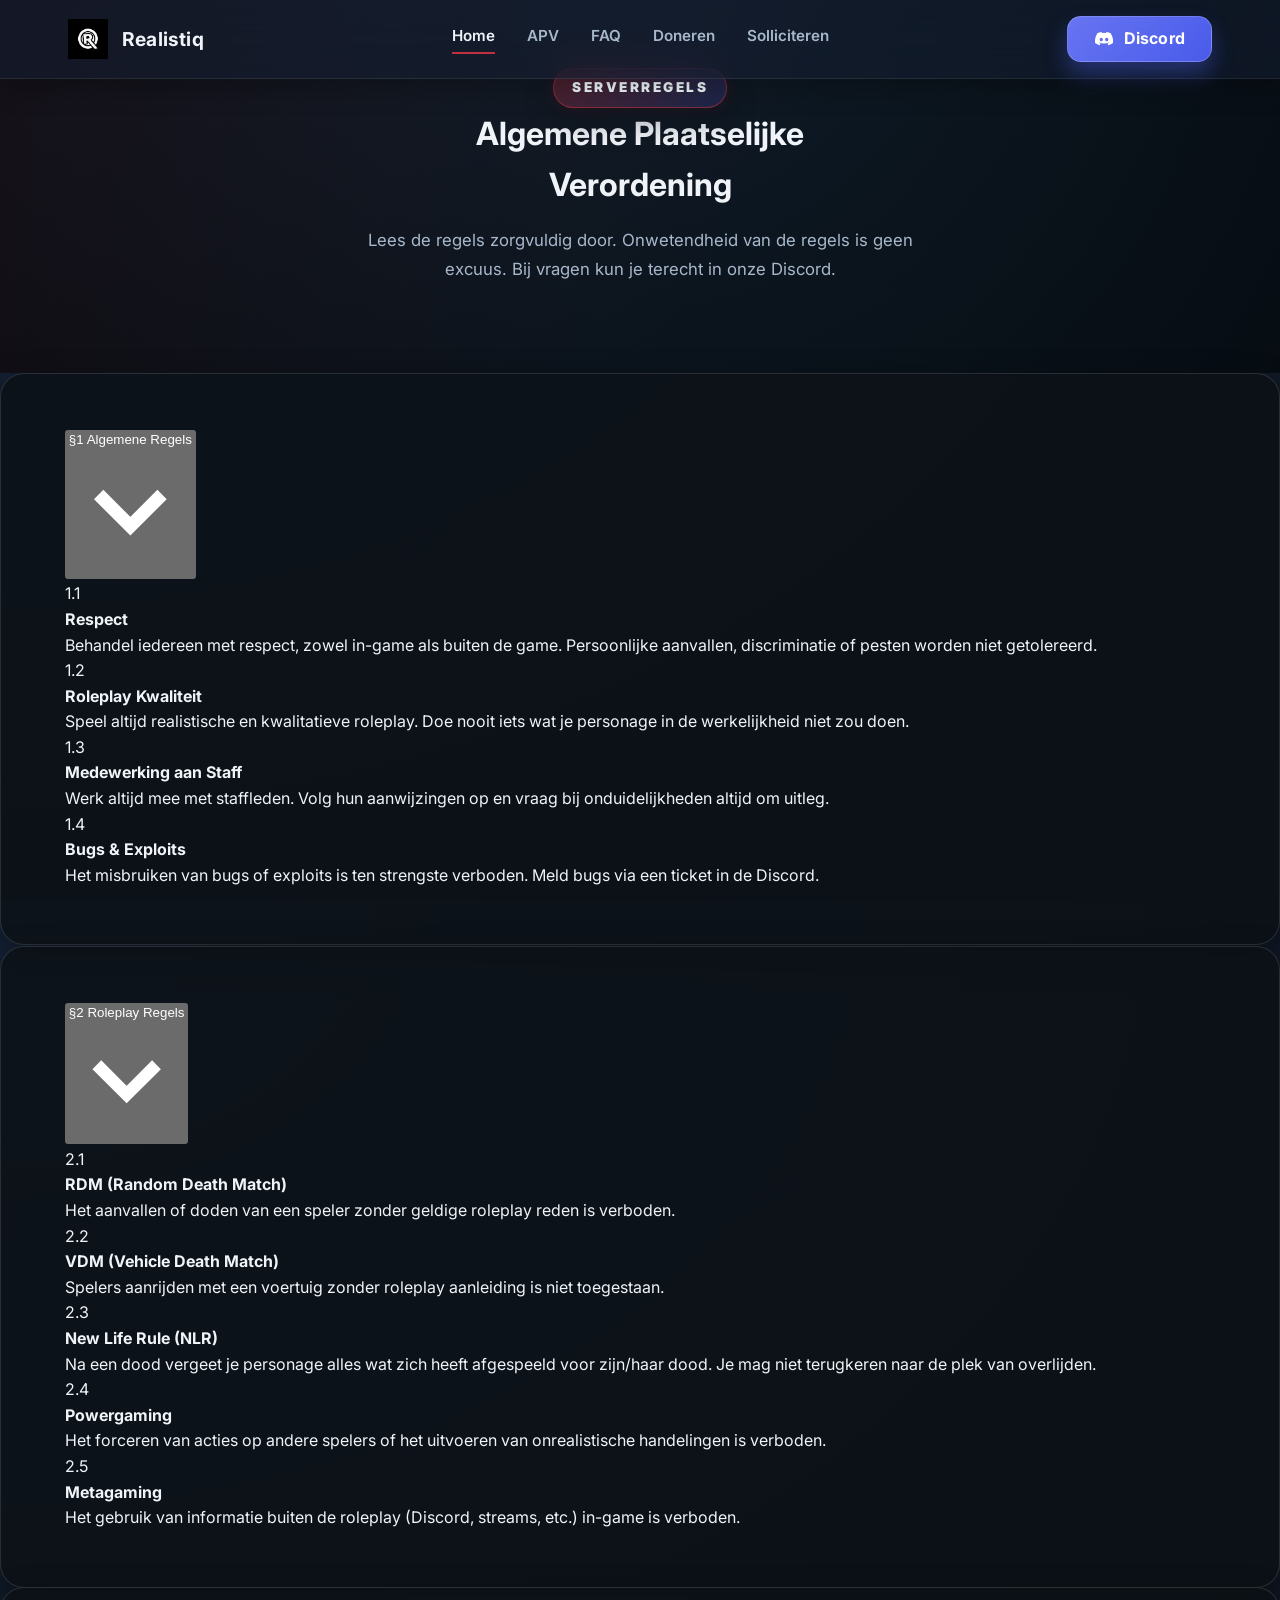
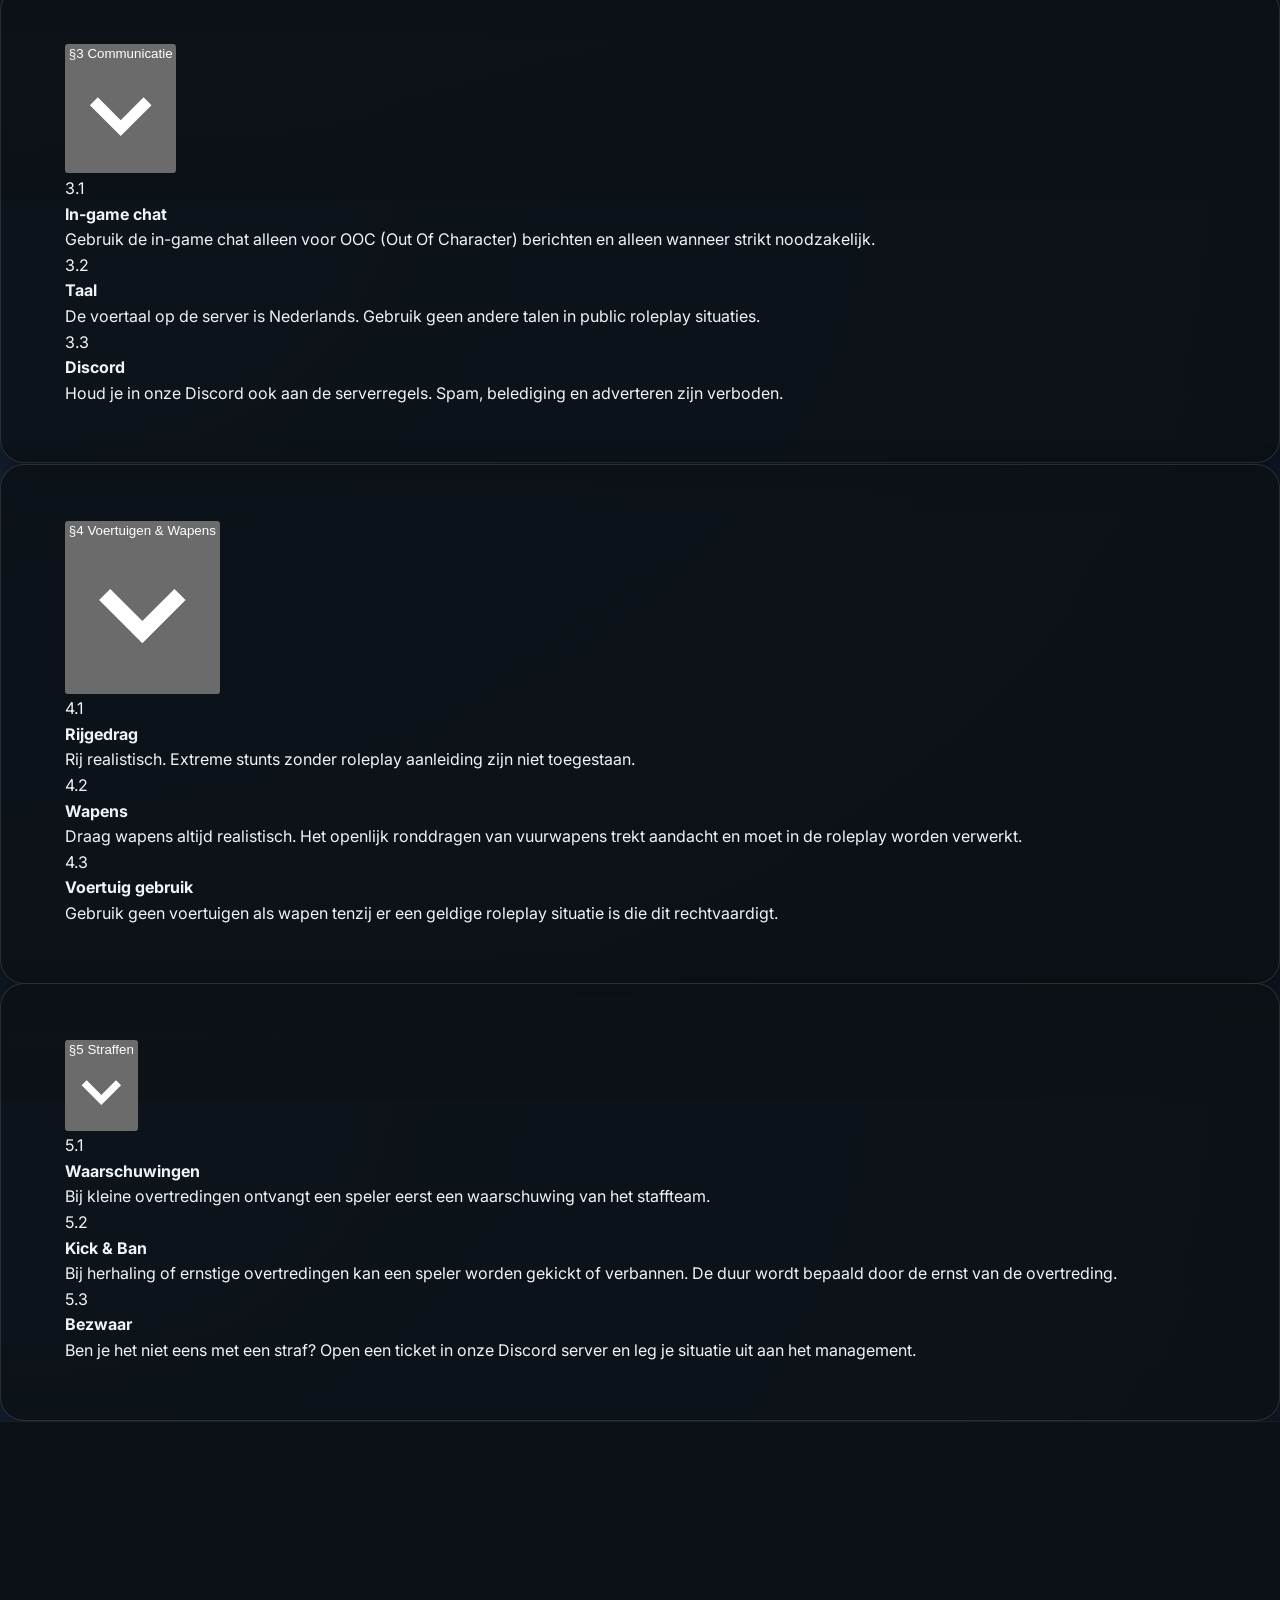
==== apv.html @ fd0e9102 "Add files via upload" ====
<!DOCTYPE html>
<html lang="nl">
<head>
    <meta charset="UTF-8">
    <meta name="viewport" content="width=device-width, initial-scale=1.0">
    <title>APV | Realistiq</title>
    <meta name="description" content="Algemene Plaatselijke Verordening van Realistiq FiveM server.">
    <link rel="preconnect" href="https://fonts.googleapis.com">
    <link rel="preconnect" href="https://fonts.gstatic.com" crossorigin>
    <link href="https://fonts.googleapis.com/css2?family=Inter:wght@300;400;500;600;700;800&display=swap" rel="stylesheet">
    <link rel="icon" type="image/png" href="images/rqlogo.png">
    <link rel="stylesheet" href="css/styles.css">
</head>
<body>
    <main>
        <div class="page-hero">
            <div class="page-hero-content">
                <p class="eyebrow">SERVERREGELS</p>
                <h1>Algemene Plaatselijke<br>Verordening</h1>
                <p style="color: var(--muted); max-width: 600px; margin: 16px auto 0; font-size: 1.05rem; line-height: 1.7;">
                    Lees de regels zorgvuldig door. Onwetendheid van de regels is geen excuus.
                    Bij vragen kun je terecht in onze Discord.
                </p>
            </div>
        </div>

        <section class="rules-section">
            <div class="rules-wrapper">

                <article class="rules-article">
                    <button class="article-toggle">
                        <span class="article-toggle-num">§1</span>
                        <span class="article-toggle-title">Algemene Regels</span>
                        <svg class="article-toggle-icon" viewBox="0 0 24 24" fill="none" stroke="currentColor" stroke-width="2.5"><polyline points="6 9 12 15 18 9"/></svg>
                    </button>
                    <div class="article-content">
                        <div class="rule-item">
                            <span class="rule-num">1.1</span>
                            <div class="rule-text">
                                <strong>Respect</strong>
                                <p>Behandel iedereen met respect, zowel in-game als buiten de game. Persoonlijke aanvallen, discriminatie of pesten worden niet getolereerd.</p>
                            </div>
                        </div>
                        <div class="rule-item">
                            <span class="rule-num">1.2</span>
                            <div class="rule-text">
                                <strong>Roleplay Kwaliteit</strong>
                                <p>Speel altijd realistische en kwalitatieve roleplay. Doe nooit iets wat je personage in de werkelijkheid niet zou doen.</p>
                            </div>
                        </div>
                        <div class="rule-item">
                            <span class="rule-num">1.3</span>
                            <div class="rule-text">
                                <strong>Medewerking aan Staff</strong>
                                <p>Werk altijd mee met staffleden. Volg hun aanwijzingen op en vraag bij onduidelijkheden altijd om uitleg.</p>
                            </div>
                        </div>
                        <div class="rule-item">
                            <span class="rule-num">1.4</span>
                            <div class="rule-text">
                                <strong>Bugs & Exploits</strong>
                                <p>Het misbruiken van bugs of exploits is ten strengste verboden. Meld bugs via een ticket in de Discord.</p>
                            </div>
                        </div>
                    </div>
                </article>

                <article class="rules-article">
                    <button class="article-toggle">
                        <span class="article-toggle-num">§2</span>
                        <span class="article-toggle-title">Roleplay Regels</span>
                        <svg class="article-toggle-icon" viewBox="0 0 24 24" fill="none" stroke="currentColor" stroke-width="2.5"><polyline points="6 9 12 15 18 9"/></svg>
                    </button>
                    <div class="article-content">
                        <div class="rule-item">
                            <span class="rule-num">2.1</span>
                            <div class="rule-text">
                                <strong>RDM (Random Death Match)</strong>
                                <p>Het aanvallen of doden van een speler zonder geldige roleplay reden is verboden.</p>
                            </div>
                        </div>
                        <div class="rule-item">
                            <span class="rule-num">2.2</span>
                            <div class="rule-text">
                                <strong>VDM (Vehicle Death Match)</strong>
                                <p>Spelers aanrijden met een voertuig zonder roleplay aanleiding is niet toegestaan.</p>
                            </div>
                        </div>
                        <div class="rule-item">
                            <span class="rule-num">2.3</span>
                            <div class="rule-text">
                                <strong>New Life Rule (NLR)</strong>
                                <p>Na een dood vergeet je personage alles wat zich heeft afgespeeld voor zijn/haar dood. Je mag niet terugkeren naar de plek van overlijden.</p>
                            </div>
                        </div>
                        <div class="rule-item">
                            <span class="rule-num">2.4</span>
                            <div class="rule-text">
                                <strong>Powergaming</strong>
                                <p>Het forceren van acties op andere spelers of het uitvoeren van onrealistische handelingen is verboden.</p>
                            </div>
                        </div>
                        <div class="rule-item">
                            <span class="rule-num">2.5</span>
                            <div class="rule-text">
                                <strong>Metagaming</strong>
                                <p>Het gebruik van informatie buiten de roleplay (Discord, streams, etc.) in-game is verboden.</p>
                            </div>
                        </div>
                    </div>
                </article>

                <article class="rules-article">
                    <button class="article-toggle">
                        <span class="article-toggle-num">§3</span>
                        <span class="article-toggle-title">Communicatie</span>
                        <svg class="article-toggle-icon" viewBox="0 0 24 24" fill="none" stroke="currentColor" stroke-width="2.5"><polyline points="6 9 12 15 18 9"/></svg>
                    </button>
                    <div class="article-content">
                        <div class="rule-item">
                            <span class="rule-num">3.1</span>
                            <div class="rule-text">
                                <strong>In-game chat</strong>
                                <p>Gebruik de in-game chat alleen voor OOC (Out Of Character) berichten en alleen wanneer strikt noodzakelijk.</p>
                            </div>
                        </div>
                        <div class="rule-item">
                            <span class="rule-num">3.2</span>
                            <div class="rule-text">
                                <strong>Taal</strong>
                                <p>De voertaal op de server is Nederlands. Gebruik geen andere talen in public roleplay situaties.</p>
                            </div>
                        </div>
                        <div class="rule-item">
                            <span class="rule-num">3.3</span>
                            <div class="rule-text">
                                <strong>Discord</strong>
                                <p>Houd je in onze Discord ook aan de serverregels. Spam, belediging en adverteren zijn verboden.</p>
                            </div>
                        </div>
                    </div>
                </article>

                <article class="rules-article">
                    <button class="article-toggle">
                        <span class="article-toggle-num">§4</span>
                        <span class="article-toggle-title">Voertuigen & Wapens</span>
                        <svg class="article-toggle-icon" viewBox="0 0 24 24" fill="none" stroke="currentColor" stroke-width="2.5"><polyline points="6 9 12 15 18 9"/></svg>
                    </button>
                    <div class="article-content">
                        <div class="rule-item">
                            <span class="rule-num">4.1</span>
                            <div class="rule-text">
                                <strong>Rijgedrag</strong>
                                <p>Rij realistisch. Extreme stunts zonder roleplay aanleiding zijn niet toegestaan.</p>
                            </div>
                        </div>
                        <div class="rule-item">
                            <span class="rule-num">4.2</span>
                            <div class="rule-text">
                                <strong>Wapens</strong>
                                <p>Draag wapens altijd realistisch. Het openlijk ronddragen van vuurwapens trekt aandacht en moet in de roleplay worden verwerkt.</p>
                            </div>
                        </div>
                        <div class="rule-item">
                            <span class="rule-num">4.3</span>
                            <div class="rule-text">
                                <strong>Voertuig gebruik</strong>
                                <p>Gebruik geen voertuigen als wapen tenzij er een geldige roleplay situatie is die dit rechtvaardigt.</p>
                            </div>
                        </div>
                    </div>
                </article>

                <article class="rules-article">
                    <button class="article-toggle">
                        <span class="article-toggle-num">§5</span>
                        <span class="article-toggle-title">Straffen</span>
                        <svg class="article-toggle-icon" viewBox="0 0 24 24" fill="none" stroke="currentColor" stroke-width="2.5"><polyline points="6 9 12 15 18 9"/></svg>
                    </button>
                    <div class="article-content">
                        <div class="rule-item">
                            <span class="rule-num">5.1</span>
                            <div class="rule-text">
                                <strong>Waarschuwingen</strong>
                                <p>Bij kleine overtredingen ontvangt een speler eerst een waarschuwing van het staffteam.</p>
                            </div>
                        </div>
                        <div class="rule-item">
                            <span class="rule-num">5.2</span>
                            <div class="rule-text">
                                <strong>Kick & Ban</strong>
                                <p>Bij herhaling of ernstige overtredingen kan een speler worden gekickt of verbannen. De duur wordt bepaald door de ernst van de overtreding.</p>
                            </div>
                        </div>
                        <div class="rule-item">
                            <span class="rule-num">5.3</span>
                            <div class="rule-text">
                                <strong>Bezwaar</strong>
                                <p>Ben je het niet eens met een straf? Open een ticket in onze Discord server en leg je situatie uit aan het management.</p>
                            </div>
                        </div>
                    </div>
                </article>

            </div>
        </section>
    </main>

    <footer class="footer">
        <div class="footer-top">
            <div class="footer-grid">
                <div class="footer-brand">
                    <a class="logo" href="/">
                        <span class="logo-mark">
                            <img src="images/rqlogo.png" alt="Realistiq" loading="lazy" decoding="async">
                        </span>
                        <span class="logo-text">Realistiq</span>
                    </a>
                    <p class="footer-brand-desc">De beste FiveM roleplay ervaring van Nederland.</p>
                    <div class="footer-socials">
                        <a href="https://discord.gg/realistiq" target="_blank" rel="noreferrer" aria-label="Discord">
                            <svg viewBox="0 0 24 24" aria-hidden="true"><path fill="currentColor" d="M19.73 4.87A18.7 18.7 0 0 0 15.1 3.5a13 13 0 0 0-.64 1.3 17.5 17.5 0 0 0-4.92 0c-.19-.45-.41-.88-.64-1.3A18.6 18.6 0 0 0 4.27 4.87C1.6 8.9.88 12.83 1.23 16.7a18.6 18.6 0 0 0 5.53 2.8c.45-.62.85-1.27 1.2-1.95a12 12 0 0 1-1.9-.93c.16-.12.32-.24.47-.36a13.7 13.7 0 0 0 11 0c.16.12.32.24.47.36-.62.37-1.26.69-1.9.93.35.68.75 1.33 1.2 1.95a18.6 18.6 0 0 0 5.53-2.8c.48-4.48-.7-8.38-3.13-11.83ZM8.7 14.6c-1.04 0-1.9-.96-1.9-2.12 0-1.16.83-2.12 1.9-2.12 1.06 0 1.91.96 1.9 2.12 0 1.16-.84 2.12-1.9 2.12Zm6.6 0c-1.04 0-1.9-.96-1.9-2.12 0-1.16.83-2.12 1.9-2.12 1.06 0 1.91.96 1.9 2.12 0 1.16-.84 2.12-1.9 2.12Z"></path></svg>
                        </a>
                    </div>
                </div>
                <div class="footer-col">
                    <h4>Navigatie</h4>
                    <ul>
                        <li><a href="/">Home</a></li>
                        <li><a href="/apv">Regels</a></li>
                        <li><a href="/faq">FAQ</a></li>
                        <li><a href="https://discord.gg/realistiq" target="_blank" rel="noreferrer">Solliciteren</a></li>
                    </ul>
                </div>
                <div class="footer-col">
                    <h4>Community</h4>
                    <ul>
                        <li><a href="https://discord.gg/realistiq" target="_blank" rel="noreferrer">Discord Server</a></li>
                        <li><a href="https://discord.gg/realistiq" target="_blank" rel="noreferrer">Support Ticket</a></li>
                    </ul>
                </div>
            </div>
        </div>
        <div class="footer-bottom">
            <div class="footer-bottom-inner">
                <span>© 2026 Realistiq. Alle rechten voorbehouden.</span>
                <div class="footer-bottom-links">
                    <a href="https://discord.gg/realistiq" target="_blank" rel="noreferrer">Contact</a>
                    <span class="footer-dot"></span>
                    <a href="/apv">Regels</a>
                </div>
            </div>
        </div>
    </footer>

    <script src="js/script.js" defer></script>
</body>
</html>
---- css/styles.css ----
:root {
  color-scheme: dark;
  --primary: #c0303f;
  --primary-dark: #8B1A2A;
  --bg: #0e1520;
  --surface: rgba(20, 30, 50, 0.7);
  --surface-soft: rgba(20, 30, 50, 0.5);
  --text: #f0f4f8;
  --muted: #a8b8cc;
  --border: rgba(255, 255, 255, 0.08);
  --shadow: 0 30px 60px rgba(0, 0, 0, 0.55);
}

* {
  margin: 0;
  padding: 0;
  box-sizing: border-box;
}

html,
body {
  height: 100%;
}

body {
  font-family: "Inter", sans-serif;
  background:
    radial-gradient(ellipse at top left, rgba(27, 45, 74, 0.6), rgba(14, 21, 32, 0.95)),
    radial-gradient(ellipse at bottom right, rgba(139, 26, 42, 0.15), transparent 60%),
    var(--bg);
  color: var(--text);
  line-height: 1.6;
  overflow-x: hidden;
}

body.rules-page {
  background: #0d1822;
}

body.solliciteren-page {
  background: #0d1822;
}



html.home-page,
body.home-page {
  min-height: 100%;
  overscroll-behavior: none;
}

body.home-page {
  width: 100%;
  position: relative;
  overflow-x: hidden;
}

body.home-page main {
  min-height: 100vh;
}

body.home-page .hero {
  min-height: 100vh;
}

a {
  color: inherit;
  text-decoration: none;
}

img {
  max-width: 100%;
  display: block;
}

.site-header {
  position: fixed;
  top: 40px;
  left: 0;
  right: 0;
  z-index: 50;
  backdrop-filter: blur(18px);
  -webkit-backdrop-filter: blur(18px);
  background: rgba(20, 30, 50, 0.5);
  border-bottom: 1px solid var(--border);
  box-shadow: 0 10px 24px rgba(0, 0, 0, 0.25);
  transform: translateZ(0);
  will-change: transform;
}

body:not(.home-page):not(.rules-page):not(.solliciteren-page) .site-header {
  top: 0;
}

.promo-bar {
  position: fixed;
  top: 0;
  left: 0;
  right: 0;
  z-index: 51;
  background: linear-gradient(135deg, #1a1a2e 0%, #16213e 50%, #0f3460 100%);
  border-bottom: 1px solid rgba(192, 48, 63, 0.2);
  overflow: hidden;
  height: 40px;
  display: none;
}


body.home-page .promo-bar,
body.rules-page .promo-bar,
body.solliciteren-page .promo-bar {
  display: block;
}

@keyframes shimmer {
  0%, 100% { opacity: 0.3; }
  50% { opacity: 0.7; }
}

.promo-bar.hidden {
  transform: translateY(-100%);
  opacity: 0;
  pointer-events: none;
}

.promo-track {
  display: flex;
  align-items: center;
  gap: 0;
  height: 40px;
  white-space: nowrap;
  width: max-content;
  animation: promo-scroll 50s linear infinite;
  will-change: transform;
  transform: translateZ(0);
  backface-visibility: hidden;
}

.promo-items {
  display: inline-flex;
  align-items: center;
  gap: 40px;
  padding: 0 20px;
  flex-shrink: 0;
  font-weight: 600;
  color: #ffffff;
  text-transform: uppercase;
  letter-spacing: 0.8px;
  font-size: 0.8rem;
  text-shadow: 0 1px 3px rgba(0, 0, 0, 0.3);
}

.promo-items span {
  display: inline-flex;
  align-items: center;
  gap: 10px;
  padding: 0;
  border-radius: 0;
  background: transparent;
  border: none;
  font-size: 0.8rem;
  font-weight: 600;
  letter-spacing: 0.5px;
  text-transform: uppercase;
  color: #fff;
  position: relative;
}

.promo-items span svg {
  width: 16px;
  height: 16px;
  flex-shrink: 0;
  stroke-linecap: round;
  stroke-linejoin: round;
}

@keyframes iconPulse {
  0%, 100% { 
    transform: scale(1);
  }
  50% { 
    transform: scale(1.08);
  }
}

.promo-items span::before {
  display: none;
}

@keyframes promo-scroll {
  from {
    transform: translateX(0);
  }
  to {
    transform: translateX(-20%);
  }
}

.navbar {
  max-width: 1200px;
  margin: 0 auto;
  display: flex;
  flex-wrap: wrap;
  align-items: center;
  justify-content: center;
  gap: 16px;
  padding: 16px 20px;
  min-height: 72px;
  position: relative;
}

.navbar .logo {
  flex-shrink: 0;
}

.navbar .nav-links {
  order: 3;
  flex-basis: 100%;
}

.navbar .nav-actions {
  display: flex;
  align-items: center;
  gap: 12px;
  position: absolute;
  right: 20px;
  top: 50%;
  transform: translateY(-50%);
}

.logo {
  display: flex;
  align-items: center;
  gap: 14px;
  font-weight: 700;
  letter-spacing: 0.2px;
}

.logo-mark {
  display: inline-flex;
  align-items: center;
  justify-content: center;
}

.logo img {
  width: 40px;
  height: 40px;
  object-fit: contain;
}

.logo-text {
  font-size: 1.2rem;
  font-weight: 700;
  color: var(--text);
}

.nav-actions {
  display: flex;
  align-items: center;
  gap: 20px;
  justify-content: flex-end;
}

.nav-links {
  display: none;
  align-items: center;
  justify-content: center;
  gap: 32px;
  font-weight: 600;
  font-size: 0.95rem;
  color: var(--muted);
  width: 100%;
}

.nav-links a {
  position: relative;
  padding-bottom: 6px;
  transition: color 0.3s ease;
}

.nav-links a::after {
  content: "";
  position: absolute;
  left: 0;
  bottom: 0;
  width: 0;
  height: 2px;
  background: var(--primary);
  transition: width 0.3s ease;
}

.nav-links a:hover,
.nav-links a:focus {
  color: var(--text);
}

.nav-links a.active {
  color: var(--text);
}

.nav-links a.active::after {
  width: 100%;
}

.nav-links a:hover::after,
.nav-links a:focus::after {
  width: 100%;
}

.nav-discord {
  padding: 10px 20px;
  height: 46px;
  min-width: 100px;
  border-radius: 14px;
  display: inline-flex;
  align-items: center;
  justify-content: center;
  gap: 8px;
  background: linear-gradient(135deg, rgba(109, 123, 255, 0.95), rgba(81, 99, 255, 0.9));
  color: #ffffff;
  border: 1px solid rgba(255, 255, 255, 0.2);
  box-shadow: 0 12px 22px rgba(81, 99, 255, 0.35);
  font-weight: 700;
  letter-spacing: 0.2px;
  font-size: 0.9rem;
  transition: transform 0.2s ease, box-shadow 0.2s ease, filter 0.2s ease;
}

.nav-discord svg {
  width: 18px;
  height: 18px;
  fill: currentColor;
}

.nav-discord span {
  display: none;
}

/* Discord link inside mobile nav menu - hidden on desktop */
.nav-link-discord {
  display: none;
}

.nav-discord:hover {
  transform: translateY(-2px);
  box-shadow: 0 20px 34px rgba(81, 99, 255, 0.5), 0 0 22px rgba(81, 99, 255, 0.35);
  filter: brightness(1.05);
}

.nav-toggle {
  display: flex;
  flex-direction: column;
  margin-left: 8px;
  width: 44px;
  height: 44px;
  border-radius: 12px;
  border: 1px solid var(--border);
  background: var(--surface);
  align-items: center;
  justify-content: center;
  gap: 5px;
  cursor: pointer;
  position: relative;
  z-index: 120;
  transition: background 0.3s ease, border-color 0.3s ease;
}

.nav-toggle:hover {
  background: rgba(192, 48, 63, 0.08);
  border-color: rgba(192, 48, 63, 0.2);
}

.nav-toggle span {
  display: block;
  width: 20px;
  height: 2px;
  background: var(--text);
  border-radius: 2px;
  transition: transform 0.3s ease, opacity 0.3s ease, width 0.3s ease;
}

/* Hamburger to X animation */
.nav-toggle[aria-expanded="true"] span:nth-child(1) {
  transform: translateY(7px) rotate(45deg);
}

.nav-toggle[aria-expanded="true"] span:nth-child(2) {
  opacity: 0;
  transform: scaleX(0);
}

.nav-toggle[aria-expanded="true"] span:nth-child(3) {
  transform: translateY(-7px) rotate(-45deg);
}

.hero {
  position: relative;
  height: 100vh;
  height: 100svh;
  display: flex;
  align-items: center;
  justify-content: center;
  margin-top: 0;
  padding: 100px 20px 60px;
  overflow: hidden;
  background: #0a0e14;
  contain: layout style;
}


.page-hero {
  position: relative;
  margin-top: -72px;
  padding: 140px 24px 90px;
  overflow: hidden;
  background: radial-gradient(circle at top, rgba(15, 28, 38, 0.7), rgba(6, 12, 18, 0.98));
}

.page-hero::after {
  content: "";
  position: absolute;
  inset: 0;
  background: linear-gradient(120deg, rgba(192, 48, 63, 0.08), transparent 60%);
  pointer-events: none;
}

.page-hero-content {
  position: relative;
  z-index: 1;
  max-width: 900px;
  margin: 0 auto;
  text-align: center;
}

.hero-video {
  position: absolute;
  inset: 0;
  width: 100%;
  height: 100%;
  min-width: 100%;
  min-height: 100%;
  object-fit: cover;
  object-position: center;
  z-index: 0;
  filter: saturate(1.1);
  transform: translateZ(0);
  backface-visibility: hidden;
  opacity: 1;
}

.hero-video.is-playing {
  opacity: 1;
}

.hero-overlay {
  position: absolute;
  inset: 0;
  background: linear-gradient(
      120deg,
      rgba(6, 18, 23, 0.9),
      rgba(6, 18, 23, 0.4)
    );
  z-index: 1;
}

.hero-content {
  position: relative;
  max-width: 1000px;
  text-align: center;
  z-index: 2;
}

.eyebrow {
  text-transform: uppercase;
  letter-spacing: 2.5px;
  font-size: 0.85rem;
  color: #f3fdff;
  font-weight: 900;
  display: inline-flex;
  align-items: center;
  padding: 8px 18px;
  border-radius: 999px;
  background: linear-gradient(135deg, rgba(192, 48, 63, 0.35), rgba(81, 99, 255, 0.18));
  border: 1px solid rgba(192, 48, 63, 0.6);
  box-shadow: 0 14px 28px rgba(8, 15, 20, 0.35), 0 0 18px rgba(192, 48, 63, 0.18);
  position: relative;
  overflow: hidden;
  animation: eyebrow-glow 3.2s ease-in-out infinite;
}

.rules-page .eyebrow {
  background: linear-gradient(135deg, rgba(255, 255, 255, 0.08), rgba(255, 255, 255, 0.04));
  border: 1px solid rgba(255, 255, 255, 0.15);
  box-shadow: 0 8px 16px rgba(0, 0, 0, 0.3);
  color: rgba(255, 255, 255, 0.9);
}

.eyebrow::after {
  content: "";
  position: absolute;
  inset: 0;
  background: linear-gradient(120deg, transparent, rgba(255, 255, 255, 0.18), transparent);
  transform: translateX(-120%);
  animation: eyebrow-sheen 3.2s ease-in-out infinite;
}

@keyframes eyebrow-glow {
  0%,
  100% {
    box-shadow: 0 14px 28px rgba(8, 15, 20, 0.35), 0 0 16px rgba(192, 48, 63, 0.2);
  }
  50% {
    box-shadow: 0 18px 36px rgba(8, 15, 20, 0.4), 0 0 26px rgba(192, 48, 63, 0.35);
  }
}

@keyframes eyebrow-sheen {
  0% {
    transform: translateX(-120%);
    opacity: 0;
  }
  40% {
    opacity: 0.6;
  }
  60% {
    transform: translateX(120%);
    opacity: 0;
  }
  100% {
    transform: translateX(120%);
    opacity: 0;
  }
}

.hero h1 {
  font-size: clamp(1.8rem, 6vw, 4rem);
  margin: 14px 0 14px;
  font-weight: 800;
  line-height: 1.2;
}

.hero-subtitle {
  color: var(--muted);
  max-width: 680px;
  margin: 0 auto 28px;
  font-size: clamp(0.95rem, 2.5vw, 1.05rem);
  line-height: 1.6;
}

.hero-actions {
  display: flex;
  justify-content: center;
  gap: 12px;
  flex-wrap: wrap;
  margin-bottom: 32px;
}

.button {
  display: inline-flex;
  align-items: center;
  justify-content: center;
  gap: 10px;
  padding: 14px 28px;
  border-radius: 999px;
  font-weight: 700;
  font-size: 0.95rem;
  border: 1px solid transparent;
  letter-spacing: 0.2px;
  box-shadow: 0 12px 24px rgba(0, 0, 0, 0.2);
  transition: transform 0.25s ease, box-shadow 0.25s ease, border-color 0.25s ease,
    background 0.25s ease;
}

.button-icon {
  width: 18px;
  height: 18px;
  fill: currentColor;
  opacity: 0.9;
}

.button:hover {
  transform: translateY(-2px);
}

.button.primary {
  background: linear-gradient(
    135deg,
    rgba(125, 235, 243, 0.55),
    rgba(70, 201, 213, 0.45)
  );
  color: #ffffff;
  border: 1px solid rgba(125, 235, 243, 0.3);
  box-shadow: 0 14px 26px rgba(192, 48, 63, 0.25), 0 0 0 1px rgba(255, 255, 255, 0.06);
  backdrop-filter: blur(6px);
}

.button.ghost {
  border-color: rgba(125, 235, 243, 0.55);
  color: var(--text);
  background: rgba(10, 19, 26, 0.55);
  backdrop-filter: blur(12px);
  box-shadow: 0 16px 30px rgba(0, 0, 0, 0.28), inset 0 0 0 1px rgba(255, 255, 255, 0.05);
}

.button.ghost.donate {
  border-color: rgba(255, 255, 255, 0.2);
  background: linear-gradient(
    135deg,
    rgba(72, 198, 214, 0.28),
    rgba(14, 23, 30, 0.9)
  );
  color: #eefcfe;
  font-weight: 700;
  box-shadow: 0 18px 34px rgba(0, 0, 0, 0.35),
    inset 0 0 0 1px rgba(255, 255, 255, 0.08);
  transition: transform 0.2s ease, box-shadow 0.2s ease, border-color 0.2s ease,
    background 0.2s ease;
}

.button.primary:hover {
  box-shadow: 0 20px 36px rgba(192, 48, 63, 0.42), 0 0 22px rgba(192, 48, 63, 0.2);
}

.button.ghost:hover {
  border-color: rgba(125, 235, 243, 0.85);
  box-shadow: 0 18px 32px rgba(0, 0, 0, 0.35), 0 0 18px rgba(192, 48, 63, 0.2);
}

.button.ghost.donate:hover {
  border-color: rgba(255, 255, 255, 0.24);
  background: linear-gradient(
    135deg,
    rgba(192, 48, 63, 0.4),
    rgba(10, 21, 27, 0.75)
  );
  box-shadow: 0 18px 34px rgba(0, 0, 0, 0.35),
    0 0 18px rgba(192, 48, 63, 0.18),
    inset 0 0 0 1px rgba(255, 255, 255, 0.08);
}

.hero-online {
  margin-top: 20px;
  display: inline-flex;
  align-items: center;
  gap: 10px;
  padding: 12px 24px;
  border-radius: 999px;
  background: rgba(10, 19, 26, 0.55);
  border: 1px solid rgba(125, 235, 243, 0.35);
  box-shadow: 0 16px 30px rgba(0, 0, 0, 0.28), inset 0 0 0 1px rgba(255, 255, 255, 0.05);
  backdrop-filter: blur(12px);
  transition: transform 0.25s ease, box-shadow 0.25s ease, border-color 0.25s ease,
    background 0.25s ease;
  position: relative;
}

.hero-online::before {
  content: "";
  width: 9px;
  height: 9px;
  border-radius: 50%;
  background: radial-gradient(circle at 30% 30%, #7ff3ff, #8B1A2A 70%);
  box-shadow: 0 0 12px rgba(192, 48, 63, 0.55);
}

.hero-online:hover {
  transform: translateY(-3px);
  border-color: rgba(125, 235, 243, 0.6);
  background: rgba(14, 26, 34, 0.68);
  box-shadow: 0 20px 36px rgba(0, 0, 0, 0.38), 0 0 18px rgba(192, 48, 63, 0.18);
}

.online-count {
  font-size: 1.1rem;
  font-weight: 700;
  color: var(--primary);
  letter-spacing: 0.4px;
}

.online-label {
  font-size: 0.8rem;
  color: rgba(255, 255, 255, 0.7);
  letter-spacing: 0.5px;
  text-transform: uppercase;
  font-weight: 700;
}

.section {
  padding: 120px 24px;
}

.section.alt {
  background: rgba(20, 30, 50, 0.3);
}

.section-header {
  max-width: 840px;
  margin: 0 auto 56px;
  text-align: center;
}

.section-header h2 {
  font-size: clamp(2.2rem, 3.2vw, 3.3rem);
  margin: 16px 0 14px;
  letter-spacing: -0.02em;
  font-weight: 800;
}

.section-header p {
  color: var(--muted);
  font-size: 1.05rem;
  max-width: 720px;
  margin: 0 auto;
  line-height: 1.7;
}

.card-grid {
  max-width: 1100px;
  margin: 0 auto;
  display: grid;
  grid-template-columns: repeat(auto-fit, minmax(240px, 1fr));
  gap: 24px;
}

.card {
  padding: 28px;
  border-radius: 20px;
  background: var(--surface);
  border: 1px solid var(--border);
  box-shadow: var(--shadow);
}

.card h3 {
  margin-bottom: 12px;
}

.card p {
  color: var(--muted);
}

.content-split {
  max-width: 1100px;
  margin: 0 auto;
  display: grid;
  grid-template-columns: repeat(auto-fit, minmax(280px, 1fr));
  gap: 40px;
  align-items: center;
}

.rules-page .site-header {
  position: fixed;
  top: 40px;
  left: 0;
  right: 0;
}

.rules-page .rules-main {
  padding-top: 152px;
}

.rules-hero {
  padding: 60px 24px 100px;
  min-height: calc(100vh - 152px);
  display: flex;
  align-items: center;
  justify-content: center;
  position: relative;
  overflow: hidden;
  background: linear-gradient(180deg, #0a0e14 0%, #0f1419 100%);
}

.rules-hero::before {
  content: "";
  position: absolute;
  inset: 0;
  background: radial-gradient(circle at 20% 20%, rgba(255, 255, 255, 0.03), transparent 50%);
  opacity: 0.6;
  pointer-events: none;
}

.rules-hero-inner {
  width: 100%;
  max-width: 1200px;
  margin: 0 auto;
  display: grid;
  gap: 32px;
  align-items: center;
  justify-items: center;
  position: relative;
  z-index: 1;
}

.rules-hero-card {
  width: 100%;
  max-width: 1000px;
  padding: 64px;
  border-radius: 24px;
  background: rgba(12, 17, 22, 0.9);
  border: 1px solid rgba(255, 255, 255, 0.12);
  box-shadow: 0 12px 32px rgba(0, 0, 0, 0.4);
  position: relative;
  overflow: hidden;
}

.rules-hero-card::after {
  content: "�";
  position: absolute;
  top: 28px;
  right: 28px;
  font-size: 1.6rem;
  padding: 10px;
  border-radius: 12px;
  background: rgba(255, 255, 255, 0.05);
  border: 1px solid rgba(255, 255, 255, 0.1);
  box-shadow: 0 8px 16px rgba(0, 0, 0, 0.3);
  opacity: 0.8;
}

.rules-hero-card h1 {
  margin: 12px 0 16px;
  padding-bottom: 16px;
  color: #ffffff;
  font-size: 2.5rem;
  font-weight: 700;
  border-bottom: 2px solid rgba(255, 255, 255, 0.1);
}

.rules-hero-card::after {
  display: none;
}

.rules-hero-card p {
  color: rgba(255, 255, 255, 0.7);
  margin-bottom: 16px;
  line-height: 1.7;
}


.intro-actions {
  display: flex;
  flex-wrap: wrap;
  gap: 16px;
  margin-top: 24px;
}

.support-info {
  margin-top: 32px;
  padding: 20px 24px;
  background: rgba(255, 255, 255, 0.03);
  border: 1px solid rgba(255, 255, 255, 0.1);
  border-radius: 12px;
}

.support-info p {
  margin: 0;
  color: rgba(255, 255, 255, 0.8);
  font-size: 0.95rem;
  line-height: 1.6;
}

.support-info a {
  color: #c0303f;
  text-decoration: none;
  font-weight: 600;
  transition: color 0.2s ease;
}

.support-info a:hover {
  color: #7de7f0;
  text-decoration: underline;
}

.rules-section-header {
  max-width: 860px;
  margin: 0 auto 56px;
  text-align: center;
}

.rules-section-header h2 {
  font-size: clamp(2.1rem, 3vw, 3.1rem);
  margin: 16px 0 14px;
  color: #ffffff;
  font-weight: 700;
}

.rules-section-header p {
  color: rgba(255, 255, 255, 0.6);
  font-size: 1.05rem;
  line-height: 1.6;
}

.rules-penalties {
  padding: 120px 24px 110px;
  background: linear-gradient(180deg, #0f1419 0%, #0a0e14 100%);
  position: relative;
  border-top: 1px solid rgba(255, 255, 255, 0.05);
}

.rules-penalties::after {
  content: "";
  position: absolute;
  left: 50%;
  bottom: 0;
  width: min(720px, 90%);
  height: 1px;
  transform: translateX(-50%);
  background: linear-gradient(90deg, transparent, rgba(255, 255, 255, 0.15), transparent);
}

/* Penalties Section */
.rules-penalties {
  padding: 100px 24px 120px;
  background: linear-gradient(180deg, #0a0e14 0%, #0f1419 50%, #0a0e14 100%);
  position: relative;
}

.rules-penalties::before {
  content: "";
  position: absolute;
  top: 0;
  left: 0;
  right: 0;
  height: 1px;
  background: linear-gradient(90deg, transparent, rgba(255, 255, 255, 0.1), transparent);
}

.rules-penalties-container {
  max-width: 1000px;
  margin: 0 auto;
}

.rules-penalty-card {
  padding: 64px;
  border-radius: 24px;
  background: rgba(12, 17, 22, 0.85);
  border: 1px solid rgba(255, 255, 255, 0.12);
  box-shadow: 0 12px 32px rgba(0, 0, 0, 0.4);
  position: relative;
  overflow: hidden;
}

.penalty-header {
  margin-bottom: 56px;
}

.penalty-header h2 {
  font-size: 2.5rem;
  color: #ffffff;
  font-weight: 700;
  margin: 0 0 20px 0;
  padding-bottom: 20px;
  border-bottom: 2px solid rgba(255, 255, 255, 0.12);
  letter-spacing: -0.03em;
}

.penalty-intro {
  color: rgba(255, 255, 255, 0.75);
  font-size: 1.08rem;
  line-height: 1.75;
  margin: 0;
  max-width: 850px;
}

.penalty-grid {
  display: grid;
  grid-template-columns: repeat(3, 1fr);
  gap: 18px;
  margin-bottom: 48px;
}

.penalty-item {
  display: flex;
  align-items: center;
  gap: 18px;
  padding: 24px;
  min-height: 110px;
  background: rgba(255, 255, 255, 0.03);
  border: 1px solid rgba(255, 255, 255, 0.1);
  border-radius: 14px;
  transition: border-color 0.2s ease, background 0.2s ease;
  position: relative;
  overflow: hidden;
  contain: layout style paint;
}

.penalty-item:hover {
  background: rgba(255, 255, 255, 0.07);
  border-color: rgba(255, 255, 255, 0.25);
}

.penalty-number {
  flex-shrink: 0;
  width: 44px;
  height: 44px;
  display: flex;
  align-items: center;
  justify-content: center;
  background: rgba(255, 255, 255, 0.12);
  border: 1.5px solid rgba(255, 255, 255, 0.2);
  border-radius: 10px;
  color: #ffffff;
  font-weight: 700;
  font-size: 1.2rem;
}

.penalty-item:hover .penalty-number {
  background: rgba(255, 255, 255, 0.2);
  border-color: rgba(255, 255, 255, 0.35);
}

.penalty-content {
  flex: 1;
  min-width: 0;
}

.penalty-content h3 {
  font-size: 1.08rem;
  color: #ffffff;
  font-weight: 600;
  margin: 0 0 6px 0;
  letter-spacing: -0.015em;
}

.penalty-content p {
  font-size: 0.94rem;
  color: rgba(255, 255, 255, 0.65);
  margin: 0;
  line-height: 1.5;
  word-break: break-word;
}

.penalty-item:hover .penalty-content p {
  color: rgba(255, 255, 255, 0.85);
}

.penalty-notice {
  display: flex;
  align-items: flex-start;
  gap: 20px;
  padding: 28px 32px;
  background: rgba(255, 255, 255, 0.04);
  border: 1px solid rgba(255, 255, 255, 0.15);
  border-left: 4px solid rgba(255, 255, 255, 0.4);
  border-radius: 16px;
  margin-top: 8px;
}

.penalty-notice svg {
  flex-shrink: 0;
  color: rgba(255, 255, 255, 0.8);
  margin-top: 3px;
  filter: drop-shadow(0 2px 4px rgba(0, 0, 0, 0.3));
}

.penalty-notice p {
  color: rgba(255, 255, 255, 0.8);
  font-size: 0.98rem;
  line-height: 1.7;
  margin: 0;
  font-weight: 400;
}

/* Articles Section */
.rules-articles {
  padding: 100px 24px 120px;
  background: linear-gradient(180deg, #0a0e14 0%, #0f1419 50%, #0a0e14 100%);
  position: relative;
}

.rules-articles::before {
  content: "";
  position: absolute;
  top: 0;
  left: 0;
  right: 0;
  height: 1px;
  background: linear-gradient(90deg, transparent, rgba(255, 255, 255, 0.1), transparent);
}

.rules-section-header {
  max-width: 1000px;
  margin: 0 auto 64px;
  text-align: center;
}

.rules-section-header .eyebrow {
  display: inline-block;
  padding: 8px 20px;
  background: rgba(255, 255, 255, 0.05);
  border: 1px solid rgba(255, 255, 255, 0.1);
  border-radius: 50px;
  font-size: 0.8rem;
  font-weight: 600;
  letter-spacing: 0.1em;
  text-transform: uppercase;
  color: rgba(255, 255, 255, 0.7);
  margin-bottom: 20px;
}

.rules-section-header h2 {
  font-size: 2.5rem;
  color: #ffffff;
  font-weight: 700;
  margin: 0 0 16px 0;
  letter-spacing: -0.03em;
}

.rules-section-header p {
  font-size: 1.08rem;
  color: rgba(255, 255, 255, 0.65);
  line-height: 1.7;
  max-width: 700px;
  margin: 0 auto;
}

.rules-articles-grid {
  max-width: 1000px;
  margin: 0 auto;
  display: grid;
  grid-template-columns: minmax(0, 1fr);
  gap: 24px;
}

.rules-article {
  padding: 56px 64px;
  border-radius: 24px;
  background: rgba(12, 17, 22, 0.85);
  border: 1px solid rgba(255, 255, 255, 0.12);
  box-shadow: 0 12px 32px rgba(0, 0, 0, 0.4);
  position: relative;
  overflow: hidden;
  contain: layout style paint;
}

.rules-article:hover {
  border-color: rgba(255, 255, 255, 0.18);
}

.rules-article h3 {
  margin: 0 0 32px 0;
  padding-bottom: 20px;
  border-bottom: 2px solid rgba(255, 255, 255, 0.12);
  color: #ffffff;
  font-weight: 700;
  font-size: 1.75rem;
  letter-spacing: -0.02em;
}

.rules-article h4 {
  margin-top: 32px;
  padding: 20px 0;
  border-top: 1px solid rgba(255, 255, 255, 0.08);
  color: #ffffff;
  font-weight: 600;
  font-size: 1.2rem;
  display: flex;
  align-items: center;
  justify-content: space-between;
  cursor: pointer;
  position: relative;
  letter-spacing: -0.01em;
}

.rules-article h4:first-of-type {
  margin-top: 0;
  padding-top: 0;
  border-top: none;
}

.rules-article h4:hover {
  color: rgba(255, 255, 255, 0.9);
}

.rules-article h4::after {
  content: "▼";
  font-size: 0.85rem;
  color: rgba(255, 255, 255, 0.5);
  transition: transform 0.3s ease;
  flex-shrink: 0;
}

.rules-article h4.collapsed::after {
  transform: rotate(-90deg);
}

.article-content {
  overflow: hidden;
}

.article-content.collapsed {
  display: none;
}

.article-content > p {
  color: rgba(255, 255, 255, 0.75);
  line-height: 1.75;
  margin-bottom: 16px;
  font-size: 1rem;
}

.article-content > p:last-child {
  margin-bottom: 0;
}

.article-content > p strong {
  color: #ffffff;
  font-weight: 600;
}

.rules-list {
  list-style: none;
  margin: 20px 0;
  padding: 0;
}

.rules-list li {
  padding: 14px 20px 14px 20px;
  position: relative;
  margin-bottom: 10px;
  line-height: 1.7;
  color: rgba(255, 255, 255, 0.75);
  background: rgba(255, 255, 255, 0.03);
  border: 1px solid rgba(255, 255, 255, 0.08);
  border-left: 3px solid rgba(255, 255, 255, 0.2);
  border-radius: 8px;
}

.rules-list li:hover {
  background: rgba(255, 255, 255, 0.05);
  border-left-color: rgba(255, 255, 255, 0.4);
}

.rules-list li:last-child {
  margin-bottom: 0;
}

/* Voorbeelden box styling */
.article-content > p + .rules-list {
  background: rgba(255, 255, 255, 0.04);
  border: 1px solid rgba(255, 255, 255, 0.1);
  border-radius: 12px;
  padding: 24px;
  margin-top: 16px;
}

.article-content > p + .rules-list li {
  background: transparent;
  border: none;
  border-left: 2px solid rgba(255, 255, 255, 0.15);
  border-radius: 0;
  padding: 10px 16px;
  margin-bottom: 8px;
}

.article-content > p + .rules-list li:hover {
  background: rgba(255, 255, 255, 0.05);
  border-left-color: rgba(255, 255, 255, 0.3);
}

.rule {
  padding: 24px;
  border-radius: 18px;
  background: var(--surface-soft);
  border: 1px solid var(--border);
}

.rule h4 {
  margin-bottom: 8px;
  color: var(--primary);
}

/* Home Donate Section */
.home-donate {
  background: linear-gradient(180deg, #0c1420 0%, #111d2e 40%, #0e1a28 70%, #0c1420 100%);
  position: relative;
  overflow: hidden;
  content-visibility: auto;
  contain-intrinsic-size: 0 800px;
}

.home-donate::before {
  content: "";
  position: absolute;
  top: 0;
  left: 0;
  right: 0;
  height: 1px;
  background: linear-gradient(90deg, transparent, rgba(192, 48, 63, 0.25), transparent);
}

.home-donate::after {
  content: "";
  position: absolute;
  top: -120px;
  right: -80px;
  width: 500px;
  height: 500px;
  background: radial-gradient(circle, rgba(192, 48, 63, 0.08) 0%, rgba(192, 48, 63, 0.03) 40%, transparent 70%);
  pointer-events: none;
  animation: donateOrb1 8s ease-in-out infinite;
}

@keyframes donateOrb1 {
  0%, 100% { transform: translate(0, 0) scale(1); opacity: 0.7; }
  50% { transform: translate(-30px, 20px) scale(1.1); opacity: 1; }
}

.home-donate .section-header {
  position: relative;
  z-index: 2;
}

.home-donate .section-header .eyebrow {
  animation: none;
  background: linear-gradient(135deg, rgba(192, 48, 63, 0.25), rgba(109, 123, 255, 0.2));
  border: 1px solid rgba(192, 48, 63, 0.4);
}

.home-donate .section-header .eyebrow::after {
  display: none;
}

.home-donate .section-header h2 {
  background: linear-gradient(135deg, #ffffff 30%, #c0303f 100%);
  -webkit-background-clip: text;
  -webkit-text-fill-color: transparent;
  background-clip: text;
}

.donate-steps-grid {
  max-width: 1000px;
  margin: 0 auto 56px;
  display: grid;
  grid-template-columns: repeat(3, 1fr);
  gap: 24px;
  position: relative;
  z-index: 2;
}

.donate-step-item {
  position: relative;
  padding: 40px 28px 32px;
  border-radius: 24px;
  background: linear-gradient(160deg, rgba(20, 35, 55, 0.8), rgba(12, 20, 32, 0.9));
  border: 1px solid rgba(192, 48, 63, 0.12);
  box-shadow:
    0 16px 40px rgba(0, 0, 0, 0.35),
    inset 0 1px 0 rgba(255, 255, 255, 0.08);
  text-align: center;
  transition: transform 0.4s cubic-bezier(0.22, 1, 0.36, 1), border-color 0.3s ease, box-shadow 0.3s ease;
  display: flex;
  flex-direction: column;
  align-items: center;
  overflow: hidden;
}

.donate-step-item::before {
  content: "";
  position: absolute;
  top: 0;
  left: 0;
  right: 0;
  height: 3px;
  background: linear-gradient(90deg, transparent, var(--primary), transparent);
  opacity: 0;
  transition: opacity 0.3s ease;
}

.donate-step-item:hover {
  transform: translateY(-8px);
  border-color: rgba(192, 48, 63, 0.35);
  box-shadow:
    0 28px 56px rgba(0, 0, 0, 0.45),
    0 0 40px rgba(192, 48, 63, 0.1),
    inset 0 1px 0 rgba(255, 255, 255, 0.12);
}

.donate-step-item:hover::before {
  opacity: 1;
}

.donate-step-num {
  position: absolute;
  top: 16px;
  right: 18px;
  width: 32px;
  height: 32px;
  border-radius: 10px;
  display: flex;
  align-items: center;
  justify-content: center;
  background: linear-gradient(135deg, rgba(192, 48, 63, 0.2), rgba(109, 123, 255, 0.15));
  border: 1px solid rgba(192, 48, 63, 0.35);
  color: var(--primary);
  font-weight: 800;
  font-size: 0.85rem;
  transition: transform 0.3s ease, box-shadow 0.3s ease;
}

.donate-step-item:hover .donate-step-num {
  transform: scale(1.1);
  box-shadow: 0 0 16px rgba(192, 48, 63, 0.3);
}

.donate-step-icon {
  width: 64px;
  height: 64px;
  border-radius: 20px;
  display: flex;
  align-items: center;
  justify-content: center;
  background: linear-gradient(135deg, rgba(192, 48, 63, 0.2), rgba(109, 123, 255, 0.12));
  border: 1px solid rgba(192, 48, 63, 0.3);
  margin-bottom: 22px;
  box-shadow: 0 8px 24px rgba(192, 48, 63, 0.1), 0 4px 12px rgba(0, 0, 0, 0.3);
  transition: transform 0.3s ease, box-shadow 0.3s ease, background 0.3s ease;
}

.donate-step-item:hover .donate-step-icon {
  transform: scale(1.08) translateY(-2px);
  box-shadow: 0 12px 32px rgba(192, 48, 63, 0.2), 0 4px 12px rgba(0, 0, 0, 0.3);
  background: linear-gradient(135deg, rgba(192, 48, 63, 0.3), rgba(109, 123, 255, 0.2));
}

.donate-step-icon svg {
  width: 28px;
  height: 28px;
  color: var(--primary);
  filter: drop-shadow(0 2px 4px rgba(192, 48, 63, 0.3));
}

.donate-step-item h4 {
  font-size: 1.15rem;
  font-weight: 700;
  color: var(--text);
  margin-bottom: 10px;
}

.donate-step-item p {
  color: var(--muted);
  font-size: 0.9rem;
  line-height: 1.65;
  flex: 1;
}

.donate-cta-row {
  max-width: 1000px;
  margin: 0 auto;
  display: flex;
  align-items: center;
  justify-content: space-between;
  gap: 24px;
  padding: 24px 32px;
  border-radius: 16px;
  background: linear-gradient(135deg, rgba(192, 48, 63, 0.06), rgba(109, 123, 255, 0.04));
  border: 1px solid rgba(192, 48, 63, 0.15);
  position: relative;
  z-index: 2;
  transition: border-color 0.3s ease, box-shadow 0.3s ease;
}

.donate-cta-row:hover {
  border-color: rgba(192, 48, 63, 0.25);
  box-shadow: 0 8px 32px rgba(0, 0, 0, 0.2);
}

.donate-cta-row p {
  color: rgba(255, 255, 255, 0.85);
  font-size: 0.95rem;
  line-height: 1.6;
  margin: 0;
}

.donate-cta-row .button {
  flex-shrink: 0;
}

.donate-cta-link {
  flex-shrink: 0;
  display: inline-flex;
  align-items: center;
  gap: 8px;
  color: #c0303f;
  font-weight: 700;
  font-size: 0.95rem;
  text-decoration: none;
  padding: 10px 24px;
  border-radius: 12px;
  background: rgba(192, 48, 63, 0.08);
  border: 1px solid rgba(192, 48, 63, 0.2);
  transition: all 0.3s ease;
  white-space: nowrap;
}

.donate-cta-link:hover {
  color: #ffffff;
  background: rgba(192, 48, 63, 0.18);
  border-color: rgba(192, 48, 63, 0.5);
  box-shadow: 0 4px 20px rgba(192, 48, 63, 0.15);
  text-decoration: none;
  transform: translateX(4px);
}

/* Donate Decorative Elements */
.donate-decor {
  position: absolute;
  border-radius: 50%;
  pointer-events: none;
  z-index: 0;
}

.donate-decor-1 {
  width: 300px;
  height: 300px;
  bottom: -80px;
  left: -60px;
  background: radial-gradient(circle, rgba(109, 123, 255, 0.06) 0%, transparent 70%);
  animation: donateDecor1 12s ease-in-out infinite;
}

.donate-decor-2 {
  width: 200px;
  height: 200px;
  top: 30%;
  right: 5%;
  background: radial-gradient(circle, rgba(192, 48, 63, 0.05) 0%, transparent 70%);
  animation: donateDecor2 9s ease-in-out infinite;
}

@keyframes donateDecor1 {
  0%, 100% { transform: scale(1); opacity: 0.5; }
  50% { transform: scale(1.3); opacity: 0.8; }
}

@keyframes donateDecor2 {
  0%, 100% { transform: translate(0, 0); opacity: 0.4; }
  50% { transform: translate(-15px, 10px); opacity: 0.7; }
}

/* Donate Features Row */
.donate-features {
  display: flex;
  justify-content: center;
  gap: 32px;
  margin: -20px auto 48px;
  max-width: 700px;
  position: relative;
  z-index: 2;
  flex-wrap: wrap;
}

.donate-feature {
  display: flex;
  align-items: center;
  gap: 10px;
  padding: 10px 20px;
  border-radius: 999px;
  background: rgba(192, 48, 63, 0.06);
  border: 1px solid rgba(192, 48, 63, 0.12);
  transition: all 0.3s ease;
}

.donate-feature:hover {
  background: rgba(192, 48, 63, 0.12);
  border-color: rgba(192, 48, 63, 0.3);
  transform: translateY(-2px);
}

.donate-feature svg {
  width: 18px;
  height: 18px;
  color: var(--primary);
  flex-shrink: 0;
}

.donate-feature span {
  font-size: 0.85rem;
  font-weight: 600;
  color: rgba(255, 255, 255, 0.8);
  letter-spacing: 0.3px;
}

/* Apply Decorative Glows */
.apply-glow {
  position: absolute;
  border-radius: 50%;
  pointer-events: none;
  z-index: 0;
}

.apply-glow-1 {
  width: 350px;
  height: 350px;
  top: 10%;
  right: -80px;
  background: radial-gradient(circle, rgba(109, 123, 255, 0.06) 0%, transparent 70%);
  animation: applyGlow1 11s ease-in-out infinite;
}

.apply-glow-2 {
  width: 250px;
  height: 250px;
  bottom: 15%;
  left: 5%;
  background: radial-gradient(circle, rgba(192, 48, 63, 0.05) 0%, transparent 70%);
  animation: applyGlow2 8s ease-in-out infinite;
}

@keyframes applyGlow1 {
  0%, 100% { transform: scale(1) translate(0, 0); opacity: 0.5; }
  50% { transform: scale(1.2) translate(-20px, 10px); opacity: 0.8; }
}

@keyframes applyGlow2 {
  0%, 100% { transform: scale(1); opacity: 0.4; }
  50% { transform: scale(1.15); opacity: 0.7; }
}

/* Home Apply Section */
.home-apply {
  padding: 120px 24px;
  position: relative;
  overflow: hidden;
  content-visibility: auto;
  contain-intrinsic-size: 0 900px;
  background:
    radial-gradient(ellipse at 20% 0%, rgba(192, 48, 63, 0.08), transparent 50%),
    radial-gradient(ellipse at 80% 100%, rgba(109, 123, 255, 0.06), transparent 50%),
    radial-gradient(ellipse at 50% 50%, rgba(192, 48, 63, 0.03), transparent 60%),
    linear-gradient(180deg, #0d1722 0%, #121e2e 40%, #0f1b28 70%, #0c1520 100%);
}

.home-apply::before {
  content: "";
  position: absolute;
  top: 0;
  left: 0;
  right: 0;
  height: 1px;
  background: linear-gradient(90deg, transparent, rgba(109, 123, 255, 0.2), rgba(192, 48, 63, 0.2), transparent);
}

.home-apply::after {
  content: "";
  position: absolute;
  bottom: -100px;
  left: -60px;
  width: 400px;
  height: 400px;
  background: radial-gradient(circle, rgba(109, 123, 255, 0.07) 0%, rgba(109, 123, 255, 0.02) 40%, transparent 70%);
  pointer-events: none;
  animation: applyOrb 10s ease-in-out infinite;
}

@keyframes applyOrb {
  0%, 100% { transform: translate(0, 0) scale(1); opacity: 0.6; }
  50% { transform: translate(40px, -20px) scale(1.15); opacity: 1; }
}

.apply-wrapper {
  max-width: 1100px;
  margin: 0 auto;
  display: grid;
  grid-template-columns: 1fr 1fr;
  gap: 72px;
  align-items: center;
  position: relative;
  z-index: 2;
}

.apply-left {
  position: relative;
}

.apply-left-card {
  padding: 48px 40px;
  border-radius: 24px;
  background: linear-gradient(160deg, rgba(18, 30, 48, 0.8), rgba(12, 20, 32, 0.9));
  border: 1px solid rgba(109, 123, 255, 0.15);
  box-shadow:
    0 24px 64px rgba(0, 0, 0, 0.4),
    0 0 60px rgba(109, 123, 255, 0.04),
    inset 0 1px 0 rgba(255, 255, 255, 0.1);
  position: relative;
  overflow: hidden;
  transition: border-color 0.3s ease, box-shadow 0.3s ease;
}

.apply-left-card::before {
  content: "";
  position: absolute;
  top: 0;
  left: 0;
  right: 0;
  height: 3px;
  background: linear-gradient(90deg, var(--primary), rgba(109, 123, 255, 0.8), var(--primary));
  opacity: 0.6;
}

.apply-left-card:hover {
  border-color: rgba(109, 123, 255, 0.25);
  box-shadow:
    0 28px 72px rgba(0, 0, 0, 0.45),
    0 0 80px rgba(109, 123, 255, 0.06),
    inset 0 1px 0 rgba(255, 255, 255, 0.12);
}

.apply-label {
  display: inline-block;
  text-transform: uppercase;
  letter-spacing: 2.5px;
  font-size: 0.72rem;
  font-weight: 700;
  color: var(--primary);
  margin-bottom: 16px;
  padding: 6px 16px;
  background: rgba(192, 48, 63, 0.08);
  border: 1px solid rgba(192, 48, 63, 0.2);
  border-radius: 999px;
}

.apply-title {
  font-size: clamp(1.9rem, 3.5vw, 2.6rem);
  font-weight: 700;
  line-height: 1.2;
  margin-bottom: 18px;
  letter-spacing: -0.02em;
  background: linear-gradient(135deg, #ffffff 40%, #7de7f0 100%);
  -webkit-background-clip: text;
  -webkit-text-fill-color: transparent;
  background-clip: text;
}

.apply-subtitle {
  color: var(--muted);
  font-size: 1.02rem;
  line-height: 1.75;
  margin-bottom: 32px;
}

.apply-discord-btn {
  display: inline-flex;
  align-items: center;
  gap: 10px;
  padding: 14px 32px;
  border-radius: 14px;
  background: linear-gradient(135deg, rgba(109, 123, 255, 0.95), rgba(81, 99, 255, 0.9));
  color: #ffffff;
  border: 1px solid rgba(255, 255, 255, 0.2);
  box-shadow: 0 12px 28px rgba(81, 99, 255, 0.35);
  font-weight: 700;
  font-size: 0.95rem;
  letter-spacing: 0.2px;
  transition: transform 0.2s ease, box-shadow 0.2s ease, filter 0.2s ease;
}

.apply-discord-btn svg {
  width: 20px;
  height: 20px;
}

.apply-discord-btn:hover {
  transform: translateY(-2px);
  box-shadow: 0 18px 36px rgba(81, 99, 255, 0.5), 0 0 20px rgba(81, 99, 255, 0.3);
  filter: brightness(1.05);
}

.apply-divider {
  height: 1px;
  background: linear-gradient(90deg, transparent, rgba(192, 48, 63, 0.2), rgba(109, 123, 255, 0.15), transparent);
  margin: 32px 0;
}

.apply-stats {
  display: flex;
  flex-direction: column;
  gap: 14px;
}

.apply-stat {
  display: flex;
  align-items: center;
  gap: 14px;
  padding: 12px 14px;
  border-radius: 12px;
  transition: background 0.3s ease, transform 0.25s ease;
  cursor: default;
}

.apply-stat:hover {
  background: rgba(255, 255, 255, 0.04);
  transform: translateX(4px);
}

.apply-stat-icon {
  width: 38px;
  height: 38px;
  border-radius: 10px;
  display: flex;
  align-items: center;
  justify-content: center;
  background: linear-gradient(135deg, rgba(192, 48, 63, 0.12), rgba(109, 123, 255, 0.08));
  border: 1px solid rgba(192, 48, 63, 0.25);
  flex-shrink: 0;
  transition: background 0.3s ease, border-color 0.3s ease, transform 0.25s ease;
}

.apply-stat:hover .apply-stat-icon {
  background: linear-gradient(135deg, rgba(192, 48, 63, 0.22), rgba(109, 123, 255, 0.15));
  border-color: rgba(192, 48, 63, 0.5);
  transform: scale(1.08);
  box-shadow: 0 4px 16px rgba(192, 48, 63, 0.15);
}

.apply-stat-icon svg {
  width: 18px;
  height: 18px;
  color: var(--primary);
}

.apply-stat div {
  display: flex;
  flex-direction: column;
  gap: 1px;
}

.apply-stat-value {
  font-size: 0.88rem;
  font-weight: 700;
  color: var(--text);
}

.apply-stat-desc {
  font-size: 0.78rem;
  color: var(--muted);
  line-height: 1.4;
}

.apply-right {
  display: flex;
  flex-direction: column;
  gap: 28px;
}

.apply-process {
  padding: 32px;
  border-radius: 20px;
  background: linear-gradient(160deg, rgba(18, 30, 48, 0.5), rgba(12, 20, 32, 0.6));
  border: 1px solid rgba(192, 48, 63, 0.1);
  transition: border-color 0.3s ease, box-shadow 0.3s ease;
  position: relative;
  overflow: hidden;
}

.apply-process::before {
  content: "";
  position: absolute;
  top: 0;
  left: 0;
  bottom: 0;
  width: 3px;
  background: linear-gradient(180deg, var(--primary), rgba(109, 123, 255, 0.6), transparent);
  opacity: 0.5;
}

.apply-process:hover {
  border-color: rgba(192, 48, 63, 0.2);
  box-shadow: 0 12px 40px rgba(0, 0, 0, 0.25), 0 0 30px rgba(192, 48, 63, 0.04);
}

.apply-process-title {
  font-size: 1.1rem;
  font-weight: 700;
  color: var(--text);
  margin-bottom: 28px;
  padding-bottom: 16px;
  border-bottom: 1px solid rgba(192, 48, 63, 0.12);
}

.apply-step-row {
  display: flex;
  gap: 18px;
  align-items: flex-start;
  padding: 14px 16px;
  border-radius: 12px;
  margin: 0 -16px;
  transition: background 0.3s ease, transform 0.3s ease;
  cursor: default;
}

.apply-step-row:hover {
  background: rgba(192, 48, 63, 0.04);
  transform: translateX(4px);
}

.apply-step-row:hover .apply-step-circle {
  background: rgba(192, 48, 63, 0.25);
  border-color: rgba(192, 48, 63, 0.6);
  box-shadow: 0 0 14px rgba(192, 48, 63, 0.2);
  transform: scale(1.1);
}

.apply-step-row:hover .apply-step-text h4 {
  color: #ffffff;
}

.apply-step-row:hover .apply-step-text p {
  color: rgba(255, 255, 255, 0.7);
}

.apply-step-row + .apply-step-row {
  margin-top: 4px;
}

.apply-step-indicator {
  display: flex;
  flex-direction: column;
  align-items: center;
  flex-shrink: 0;
}

.apply-step-circle {
  width: 32px;
  height: 32px;
  border-radius: 50%;
  display: flex;
  align-items: center;
  justify-content: center;
  background: rgba(192, 48, 63, 0.12);
  border: 1.5px solid rgba(192, 48, 63, 0.35);
  color: var(--primary);
  font-weight: 700;
  font-size: 0.85rem;
  flex-shrink: 0;
  transition: background 0.3s ease, border-color 0.3s ease, box-shadow 0.3s ease, transform 0.3s ease;
}

.apply-step-line {
  width: 1.5px;
  height: 36px;
  background: linear-gradient(180deg, rgba(192, 48, 63, 0.3), rgba(192, 48, 63, 0.05));
}

.apply-step-text {
  padding-bottom: 20px;
}

.apply-step-text h4 {
  font-size: 0.92rem;
  font-weight: 700;
  color: var(--text);
  margin-bottom: 3px;
  transition: color 0.3s ease;
}

.apply-step-text p {
  color: var(--muted);
  font-size: 0.84rem;
  line-height: 1.55;
  transition: color 0.3s ease;
}

.apply-requirements {
  padding: 32px;
  border-radius: 20px;
  background: linear-gradient(160deg, rgba(18, 30, 48, 0.5), rgba(12, 20, 32, 0.6));
  border: 1px solid rgba(109, 123, 255, 0.1);
  transition: border-color 0.3s ease, box-shadow 0.3s ease;
  position: relative;
  overflow: hidden;
}

.apply-requirements::before {
  content: "";
  position: absolute;
  top: 0;
  left: 0;
  bottom: 0;
  width: 3px;
  background: linear-gradient(180deg, rgba(109, 123, 255, 0.6), var(--primary), transparent);
  opacity: 0.5;
}

.apply-requirements:hover {
  border-color: rgba(109, 123, 255, 0.2);
  box-shadow: 0 12px 40px rgba(0, 0, 0, 0.25), 0 0 30px rgba(109, 123, 255, 0.04);
}

.apply-req-title {
  font-size: 1.1rem;
  font-weight: 700;
  color: var(--text);
  margin-bottom: 20px;
  padding-bottom: 16px;
  border-bottom: 1px solid rgba(109, 123, 255, 0.12);
}

.apply-req-grid {
  display: grid;
  grid-template-columns: 1fr 1fr;
  gap: 6px 12px;
  margin: 0 -14px;
}

.apply-req-item {
  display: flex;
  align-items: center;
  gap: 10px;
  padding: 10px 14px;
  border-radius: 10px;
  transition: background 0.3s ease, transform 0.25s ease;
  cursor: default;
}

.apply-req-item:hover {
  background: rgba(192, 48, 63, 0.06);
  transform: translateX(4px);
}

.apply-req-item:hover svg {
  transform: scale(1.2);
  filter: drop-shadow(0 0 6px rgba(192, 48, 63, 0.4));
}

.apply-req-item:hover span {
  color: #ffffff;
}

.apply-req-item svg {
  width: 16px;
  height: 16px;
  flex-shrink: 0;
  color: var(--primary);
  transition: transform 0.25s ease, filter 0.25s ease;
}

.apply-req-item span {
  color: rgba(255, 255, 255, 0.75);
  font-size: 0.88rem;
  font-weight: 500;
  transition: color 0.3s ease;
}

/* ── Solliciteren Page ── */
.sol-hero {
  position: relative;
  padding: 160px 24px 80px;
  text-align: center;
  overflow: hidden;
  background: linear-gradient(180deg, #0a0e14 0%, #0f1822 100%);
}

.sol-hero-compact {
  padding: 140px 24px 60px;
}

.sol-hero::after {
  content: "";
  position: absolute;
  bottom: 0;
  left: 0;
  right: 0;
  height: 1px;
  background: linear-gradient(90deg, transparent, rgba(192, 48, 63, 0.2), transparent);
}

.sol-hero-glow {
  position: absolute;
  border-radius: 50%;
  pointer-events: none;
  z-index: 0;
}

.sol-hero-glow-1 {
  width: 500px;
  height: 500px;
  top: -100px;
  left: -100px;
  background: radial-gradient(circle, rgba(109, 123, 255, 0.08) 0%, transparent 70%);
  animation: solGlow1 10s ease-in-out infinite;
}

.sol-hero-glow-2 {
  width: 400px;
  height: 400px;
  top: -50px;
  right: -80px;
  background: radial-gradient(circle, rgba(192, 48, 63, 0.06) 0%, transparent 70%);
  animation: solGlow2 8s ease-in-out infinite;
}

@keyframes solGlow1 {
  0%, 100% { transform: scale(1); opacity: 0.5; }
  50% { transform: scale(1.2); opacity: 0.8; }
}

@keyframes solGlow2 {
  0%, 100% { transform: translate(0, 0); opacity: 0.4; }
  50% { transform: translate(-20px, 15px); opacity: 0.7; }
}

.sol-hero-content {
  position: relative;
  z-index: 1;
  max-width: 720px;
  margin: 0 auto;
}

.sol-hero-content h1 {
  font-size: clamp(2rem, 5vw, 3.2rem);
  font-weight: 800;
  margin: 16px 0 18px;
  line-height: 1.2;
  letter-spacing: -0.02em;
  background: linear-gradient(135deg, #ffffff 30%, #c0303f 100%);
  -webkit-background-clip: text;
  -webkit-text-fill-color: transparent;
  background-clip: text;
}

.sol-hero-subtitle {
  color: var(--muted);
  font-size: 1.05rem;
  line-height: 1.7;
  max-width: 580px;
  margin: 0 auto;
}

.sol-back-link {
  display: inline-flex;
  align-items: center;
  gap: 6px;
  color: var(--primary);
  font-size: 0.88rem;
  font-weight: 600;
  margin-bottom: 20px;
  transition: transform 0.2s ease, color 0.2s ease;
}

.sol-back-link svg {
  width: 18px;
  height: 18px;
}

.sol-back-link:hover {
  transform: translateX(-4px);
  color: #7de7f0;
}

/* Solliciteren Cards */
.sol-cards-section {
  padding: 60px 24px 100px;
  background: linear-gradient(180deg, #0f1822 0%, #111d2e 50%, #0e1a28 100%);
}

.sol-cards-grid {
  max-width: 1200px;
  margin: 0 auto;
  display: grid;
  grid-template-columns: repeat(2, 1fr);
  gap: 32px;
}

.sol-card {
  position: relative;
  border-radius: 28px;
  background: linear-gradient(160deg, rgba(18, 30, 48, 0.85), rgba(12, 20, 32, 0.95));
  border: 1px solid rgba(192, 48, 63, 0.1);
  box-shadow: 0 20px 50px rgba(0, 0, 0, 0.35), inset 0 1px 0 rgba(255, 255, 255, 0.06);
  display: flex;
  flex-direction: row;
  overflow: hidden;
  transition: transform 0.45s cubic-bezier(0.22, 1, 0.36, 1), border-color 0.3s ease, box-shadow 0.4s ease;
}

.sol-card::before {
  content: "";
  position: absolute;
  bottom: 0;
  left: 0;
  right: 0;
  height: 3px;
  background: linear-gradient(90deg, transparent, var(--primary), transparent);
  opacity: 0;
  transition: opacity 0.3s ease;
}

.sol-card:hover {
  transform: translateY(-6px);
  border-color: rgba(192, 48, 63, 0.3);
  box-shadow: 0 32px 64px rgba(0, 0, 0, 0.45), 0 0 50px rgba(192, 48, 63, 0.06);
}

.sol-card:hover::before {
  opacity: 1;
}

/* Card image area */
.sol-card-img-wrap {
  flex: 0 0 180px;
  display: flex;
  align-items: center;
  justify-content: center;
  padding: 40px 20px;
  position: relative;
  overflow: hidden;
}

.sol-card-img-wrap::after {
  content: "";
  position: absolute;
  inset: 0;
  background: radial-gradient(circle at center, rgba(192, 48, 63, 0.06) 0%, transparent 70%);
  transition: opacity 0.3s ease;
}

.sol-card:hover .sol-card-img-wrap::after {
  background: radial-gradient(circle at center, rgba(192, 48, 63, 0.12) 0%, transparent 70%);
}

.sol-card-img {
  width: 110px;
  height: 110px;
  object-fit: contain;
  filter: drop-shadow(0 8px 24px rgba(0, 0, 0, 0.4));
  transition: transform 0.45s cubic-bezier(0.22, 1, 0.36, 1), filter 0.3s ease;
  position: relative;
  z-index: 1;
}

.sol-card:hover .sol-card-img {
  transform: scale(1.1) translateY(-4px);
  filter: drop-shadow(0 16px 32px rgba(192, 48, 63, 0.15));
}

/* Card body */
.sol-card-body {
  flex: 1;
  padding: 36px 36px 36px 16px;
  display: flex;
  flex-direction: column;
  position: relative;
}

.sol-card-badge {
  display: inline-flex;
  align-self: flex-start;
  padding: 4px 14px;
  border-radius: 999px;
  font-size: 0.7rem;
  font-weight: 700;
  letter-spacing: 0.8px;
  text-transform: uppercase;
  background: rgba(34, 197, 94, 0.12);
  color: #4ade80;
  border: 1px solid rgba(34, 197, 94, 0.25);
  margin-bottom: 14px;
}

.sol-card h3 {
  font-size: 1.45rem;
  font-weight: 800;
  color: var(--text);
  margin-bottom: 10px;
  letter-spacing: -0.01em;
}

.sol-card p {
  color: var(--muted);
  font-size: 0.9rem;
  line-height: 1.7;
  flex: 1;
  margin-bottom: 22px;
}

/* Card buttons */
.sol-card-btn {
  display: inline-flex;
  align-items: center;
  justify-content: center;
  gap: 8px;
  padding: 12px 28px;
  border-radius: 14px;
  font-family: "Inter", sans-serif;
  font-weight: 700;
  font-size: 0.88rem;
  text-decoration: none;
  transition: transform 0.2s ease, box-shadow 0.2s ease, background 0.2s ease;
  align-self: flex-start;
}

.sol-card-btn svg {
  width: 16px;
  height: 16px;
  flex-shrink: 0;
}

.sol-card-btn-primary {
  background: linear-gradient(135deg, rgba(192, 48, 63, 0.25), rgba(109, 123, 255, 0.2));
  color: #ffffff;
  border: 1px solid rgba(192, 48, 63, 0.35);
  box-shadow: 0 8px 24px rgba(192, 48, 63, 0.12);
}

.sol-card-btn-primary:hover {
  transform: translateY(-2px);
  box-shadow: 0 14px 32px rgba(192, 48, 63, 0.25);
  background: linear-gradient(135deg, rgba(192, 48, 63, 0.35), rgba(109, 123, 255, 0.3));
}

.sol-card-btn-discord {
  background: linear-gradient(135deg, rgba(88, 101, 242, 0.85), rgba(71, 82, 196, 0.8));
  color: #ffffff;
  border: 1px solid rgba(255, 255, 255, 0.15);
  box-shadow: 0 8px 24px rgba(88, 101, 242, 0.25);
}

.sol-card-btn-discord:hover {
  transform: translateY(-2px);
  box-shadow: 0 14px 32px rgba(88, 101, 242, 0.4);
}

/* Card accent colors */
.sol-card-staff { border-color: rgba(192, 48, 63, 0.15); }
.sol-card-staff:hover { border-color: rgba(192, 48, 63, 0.35); }
.sol-card-staff::before { background: linear-gradient(90deg, transparent, #c0303f, transparent); }

.sol-card-politie { border-color: rgba(59, 130, 246, 0.12); }
.sol-card-politie:hover { border-color: rgba(59, 130, 246, 0.3); }
.sol-card-politie::before { background: linear-gradient(90deg, transparent, #60a5fa, transparent); }
.sol-card-politie .sol-card-img-wrap::after {
  background: radial-gradient(circle at center, rgba(59, 130, 246, 0.06) 0%, transparent 70%);
}
.sol-card-politie:hover .sol-card-img-wrap::after {
  background: radial-gradient(circle at center, rgba(59, 130, 246, 0.12) 0%, transparent 70%);
}

.sol-card-defensie { border-color: rgba(59, 130, 246, 0.12); }
.sol-card-defensie:hover { border-color: rgba(59, 130, 246, 0.3); }
.sol-card-defensie::before { background: linear-gradient(90deg, transparent, #60a5fa, transparent); }
.sol-card-defensie .sol-card-img-wrap::after {
  background: radial-gradient(circle at center, rgba(59, 130, 246, 0.06) 0%, transparent 70%);
}
.sol-card-defensie:hover .sol-card-img-wrap::after {
  background: radial-gradient(circle at center, rgba(59, 130, 246, 0.12) 0%, transparent 70%);
}

.sol-card-ambulance { border-color: rgba(234, 179, 8, 0.12); }
.sol-card-ambulance:hover { border-color: rgba(234, 179, 8, 0.3); }
.sol-card-ambulance::before { background: linear-gradient(90deg, transparent, #facc15, transparent); }
.sol-card-ambulance .sol-card-img-wrap::after {
  background: radial-gradient(circle at center, rgba(234, 179, 8, 0.06) 0%, transparent 70%);
}
.sol-card-ambulance:hover .sol-card-img-wrap::after {
  background: radial-gradient(circle at center, rgba(234, 179, 8, 0.12) 0%, transparent 70%);
}

/* ── Sol Process Section ── */
.sol-process {
  position: relative;
  padding: 100px 24px 110px;
  background:
    radial-gradient(ellipse at 30% 0%, rgba(192, 48, 63, 0.06) 0%, transparent 50%),
    radial-gradient(ellipse at 70% 100%, rgba(109, 123, 255, 0.05) 0%, transparent 50%),
    linear-gradient(180deg, #0a1018 0%, #0d1724 40%, #0b1320 100%);
  overflow: hidden;
}

.sol-process-glow {
  position: absolute;
  top: -120px;
  right: -100px;
  width: 500px;
  height: 500px;
  background: radial-gradient(circle, rgba(192, 48, 63, 0.06) 0%, transparent 65%);
  pointer-events: none;
  animation: solProcessOrb 10s ease-in-out infinite;
}

@keyframes solProcessOrb {
  0%, 100% { transform: scale(1); opacity: 0.5; }
  50% { transform: scale(1.15) translate(-20px, 15px); opacity: 0.8; }
}

/* Decorative divider dots */
.sol-process-divider {
  display: flex;
  align-items: center;
  justify-content: center;
  gap: 8px;
  margin-bottom: 48px;
}

.sol-process-divider span {
  width: 6px;
  height: 6px;
  border-radius: 50%;
  background: var(--primary);
  opacity: 0.35;
}

.sol-process-divider span:nth-child(2) {
  width: 8px;
  height: 8px;
  opacity: 0.6;
}

/* Section header */
.sol-process-header {
  text-align: center;
  max-width: 660px;
  margin: 0 auto 64px;
  position: relative;
  z-index: 1;
}

.sol-process-header .eyebrow {
  display: inline-block;
  padding: 6px 18px;
  border-radius: 999px;
  font-size: 0.72rem;
  font-weight: 700;
  letter-spacing: 1.5px;
  text-transform: uppercase;
  background: linear-gradient(135deg, rgba(192, 48, 63, 0.2), rgba(109, 123, 255, 0.15));
  border: 1px solid rgba(192, 48, 63, 0.35);
  color: var(--primary);
  margin-bottom: 20px;
}

.sol-process-header h2 {
  font-size: clamp(1.8rem, 4vw, 2.6rem);
  font-weight: 800;
  letter-spacing: -0.025em;
  line-height: 1.2;
  background: linear-gradient(135deg, #ffffff 25%, #c0303f 100%);
  -webkit-background-clip: text;
  -webkit-text-fill-color: transparent;
  background-clip: text;
  margin-bottom: 14px;
}

.sol-process-subtitle {
  color: var(--muted);
  font-size: 1.05rem;
  line-height: 1.7;
  max-width: 560px;
  margin: 0 auto;
}

/* Route cards grid */
.sol-routes {
  max-width: 1140px;
  margin: 0 auto 56px;
  display: grid;
  grid-template-columns: 1fr 1fr;
  gap: 32px;
  position: relative;
  z-index: 1;
}

.sol-route {
  padding: 40px 36px 36px;
  border-radius: 26px;
  background: linear-gradient(165deg, rgba(16, 28, 46, 0.75), rgba(10, 18, 30, 0.85));
  border: 1px solid rgba(192, 48, 63, 0.1);
  box-shadow: 0 16px 48px rgba(0, 0, 0, 0.3), inset 0 1px 0 rgba(255, 255, 255, 0.04);
  transition: border-color 0.35s ease, box-shadow 0.35s ease, transform 0.35s ease;
}

.sol-route:hover {
  transform: translateY(-4px);
  border-color: rgba(192, 48, 63, 0.22);
  box-shadow: 0 24px 60px rgba(0, 0, 0, 0.4), 0 0 40px rgba(192, 48, 63, 0.04);
}

.sol-route--discord:hover {
  border-color: rgba(88, 101, 242, 0.25);
  box-shadow: 0 24px 60px rgba(0, 0, 0, 0.4), 0 0 40px rgba(88, 101, 242, 0.04);
}

/* Route header */
.sol-route-head {
  display: flex;
  align-items: center;
  gap: 16px;
  margin-bottom: 32px;
  padding-bottom: 24px;
  border-bottom: 1px solid rgba(255, 255, 255, 0.06);
}

.sol-route-icon {
  flex-shrink: 0;
  width: 48px;
  height: 48px;
  border-radius: 14px;
  display: flex;
  align-items: center;
  justify-content: center;
  background: linear-gradient(135deg, rgba(192, 48, 63, 0.15), rgba(109, 123, 255, 0.1));
  border: 1px solid rgba(192, 48, 63, 0.3);
  box-shadow: 0 6px 20px rgba(192, 48, 63, 0.08);
}

.sol-route-icon svg {
  width: 22px;
  height: 22px;
  color: var(--primary);
}

.sol-route-icon--discord {
  background: linear-gradient(135deg, rgba(88, 101, 242, 0.2), rgba(71, 82, 196, 0.15));
  border-color: rgba(88, 101, 242, 0.35);
  box-shadow: 0 6px 20px rgba(88, 101, 242, 0.1);
}

.sol-route-icon--discord svg {
  color: #8b9aff;
}

.sol-route-tag {
  display: inline-block;
  font-size: 0.7rem;
  font-weight: 700;
  letter-spacing: 0.8px;
  text-transform: uppercase;
  color: var(--primary);
  margin-bottom: 4px;
}

.sol-route-tag--discord {
  color: #8b9aff;
}

.sol-route-head h3 {
  font-size: 1.2rem;
  font-weight: 800;
  color: var(--text);
  letter-spacing: -0.01em;
}

/* Timeline steps */
.sol-route-timeline {
  display: flex;
  flex-direction: column;
  gap: 0;
  position: relative;
}

.sol-step {
  display: flex;
  gap: 18px;
  align-items: flex-start;
  position: relative;
  padding-bottom: 28px;
}

.sol-step:last-child {
  padding-bottom: 0;
}

/* Connecting line between steps */
.sol-step:not(:last-child) .sol-step-marker::after {
  content: "";
  position: absolute;
  top: 40px;
  left: 50%;
  transform: translateX(-50%);
  width: 2px;
  bottom: 0;
  background: linear-gradient(180deg, rgba(192, 48, 63, 0.2), rgba(192, 48, 63, 0.05));
  border-radius: 2px;
}

.sol-route--discord .sol-step:not(:last-child) .sol-step-marker::after {
  background: linear-gradient(180deg, rgba(88, 101, 242, 0.2), rgba(88, 101, 242, 0.05));
}

.sol-step-marker {
  flex-shrink: 0;
  width: 40px;
  height: 40px;
  border-radius: 12px;
  display: flex;
  align-items: center;
  justify-content: center;
  position: relative;
  background: linear-gradient(135deg, rgba(192, 48, 63, 0.12), rgba(109, 123, 255, 0.08));
  border: 1px solid rgba(192, 48, 63, 0.2);
  box-shadow: 0 4px 16px rgba(192, 48, 63, 0.06);
  transition: transform 0.3s ease, box-shadow 0.3s ease;
}

.sol-step:hover .sol-step-marker {
  transform: scale(1.08);
  box-shadow: 0 6px 20px rgba(192, 48, 63, 0.14);
}

.sol-step-marker span {
  font-size: 0.88rem;
  font-weight: 800;
  color: var(--primary);
}

.sol-step-marker--discord {
  background: linear-gradient(135deg, rgba(88, 101, 242, 0.14), rgba(71, 82, 196, 0.08));
  border-color: rgba(88, 101, 242, 0.25);
  box-shadow: 0 4px 16px rgba(88, 101, 242, 0.06);
}

.sol-step:hover .sol-step-marker--discord {
  box-shadow: 0 6px 20px rgba(88, 101, 242, 0.14);
}

.sol-step-marker--discord span {
  color: #8b9aff;
}

.sol-step-content h4 {
  font-size: 1rem;
  font-weight: 700;
  color: var(--text);
  margin-bottom: 5px;
  margin-top: 2px;
}

.sol-step-content p {
  color: var(--muted);
  font-size: 0.86rem;
  line-height: 1.7;
}

.sol-step-content strong {
  color: rgba(255, 255, 255, 0.85);
}

/* Requirements bar */
.sol-req-bar {
  max-width: 900px;
  margin: 0 auto;
  position: relative;
  z-index: 1;
}

.sol-req-bar-inner {
  display: flex;
  align-items: center;
  justify-content: center;
  gap: 12px;
  flex-wrap: wrap;
  padding: 20px 28px;
  border-radius: 18px;
  background: linear-gradient(135deg, rgba(18, 30, 48, 0.5), rgba(12, 20, 32, 0.6));
  border: 1px solid rgba(192, 48, 63, 0.08);
}

.sol-req-item {
  display: inline-flex;
  align-items: center;
  gap: 8px;
  padding: 8px 18px;
  border-radius: 10px;
  background: rgba(255, 255, 255, 0.03);
  border: 1px solid rgba(255, 255, 255, 0.06);
  transition: border-color 0.2s ease, background 0.2s ease;
}

.sol-req-item:hover {
  border-color: rgba(192, 48, 63, 0.15);
  background: rgba(192, 48, 63, 0.04);
}

.sol-req-item svg {
  width: 16px;
  height: 16px;
  color: var(--primary);
  flex-shrink: 0;
  opacity: 0.7;
}

.sol-req-item span {
  font-size: 0.82rem;
  color: var(--muted);
}

.sol-req-item strong {
  color: var(--text);
  font-weight: 600;
}

/* ── Staff Sollicitatie Form ── */
.sf-page {
  min-height: 100vh;
  padding: 160px 32px 100px;
  background:
    radial-gradient(ellipse at 30% 0%, rgba(192, 48, 63, 0.05) 0%, transparent 50%),
    radial-gradient(ellipse at 70% 100%, rgba(109, 123, 255, 0.04) 0%, transparent 50%),
    linear-gradient(180deg, #0a0e14 0%, #0d1822 100%);
  position: relative;
  overflow: hidden;
}

.sf-glow {
  position: absolute;
  border-radius: 50%;
  pointer-events: none;
  z-index: 0;
}

.sf-glow-1 {
  width: 700px;
  height: 700px;
  top: -250px;
  left: -200px;
  background: radial-gradient(circle, rgba(192, 48, 63, 0.045) 0%, transparent 65%);
}

.sf-glow-2 {
  width: 600px;
  height: 600px;
  bottom: -150px;
  right: -200px;
  background: radial-gradient(circle, rgba(109, 123, 255, 0.04) 0%, transparent 65%);
}

/* Hero */
.sf-hero {
  text-align: center;
  margin-bottom: 56px;
  position: relative;
  z-index: 1;
}

.sf-hero .eyebrow {
  margin-bottom: 20px;
}

.sf-title {
  font-size: clamp(2rem, 5vw, 3.2rem);
  font-weight: 800;
  color: #fff;
  letter-spacing: -0.03em;
  line-height: 1.1;
  margin-bottom: 18px;
  background: linear-gradient(135deg, #ffffff 40%, var(--primary) 100%);
  -webkit-background-clip: text;
  -webkit-text-fill-color: transparent;
  background-clip: text;
}

.sf-desc {
  color: var(--muted);
  font-size: 1.02rem;
  line-height: 1.75;
  max-width: 520px;
  margin: 0 auto;
}

/* Layout */
.sf-layout {
  display: grid;
  grid-template-columns: 300px 1fr;
  gap: 32px;
  max-width: 1120px;
  margin: 0 auto;
  position: relative;
  z-index: 1;
  align-items: start;
}

/* Sidebar */
.sf-sidebar {
  display: flex;
  flex-direction: column;
  gap: 16px;
  position: sticky;
  top: 100px;
}

.sf-sidebar-card {
  padding: 26px 24px;
  border-radius: 14px;
  background: rgba(255, 255, 255, 0.03);
  border: 1px solid rgba(255, 255, 255, 0.06);
  backdrop-filter: blur(12px);
  -webkit-backdrop-filter: blur(12px);
  transition: border-color 0.3s, box-shadow 0.3s;
}

.sf-sidebar-card:hover {
  border-color: rgba(192, 48, 63, 0.12);
  box-shadow: 0 4px 20px rgba(0, 0, 0, 0.15);
}



.sf-sidebar-card h3 {
  font-size: 0.82rem;
  font-weight: 700;
  color: rgba(255, 255, 255, 0.85);
  letter-spacing: 0.4px;
  margin-bottom: 16px;
  text-transform: uppercase;
}

.sf-sidebar-list {
  list-style: none;
  padding: 0;
  margin: 0;
  display: flex;
  flex-direction: column;
  gap: 10px;
}

.sf-sidebar-list li {
  display: flex;
  align-items: center;
  gap: 10px;
  font-size: 0.8rem;
  color: rgba(255, 255, 255, 0.5);
  font-weight: 500;
  line-height: 1.5;
}

.sf-sidebar-list li::before {
  content: "";
  width: 4px;
  height: 4px;
  border-radius: 50%;
  background: var(--primary);
  flex-shrink: 0;
  opacity: 0.5;
}

.sf-sidebar-steps {
  display: flex;
  flex-direction: column;
  gap: 12px;
}

.sf-step {
  display: flex;
  align-items: center;
  gap: 12px;
  font-size: 0.82rem;
  color: rgba(255, 255, 255, 0.6);
  font-weight: 500;
}

.sf-step-num {
  width: 24px;
  height: 24px;
  border-radius: 6px;
  background: rgba(192, 48, 63, 0.08);
  border: 1px solid rgba(192, 48, 63, 0.12);
  display: flex;
  align-items: center;
  justify-content: center;
  font-size: 0.68rem;
  font-weight: 700;
  color: var(--primary);
  flex-shrink: 0;
}

.sf-sidebar-cta p {
  font-size: 0.82rem;
  color: rgba(255, 255, 255, 0.5);
  line-height: 1.6;
  margin-bottom: 14px;
}

.sf-discord-link {
  display: inline-flex;
  align-items: center;
  justify-content: center;
  gap: 8px;
  width: 100%;
  padding: 10px 16px;
  border-radius: 8px;
  background: rgba(88, 101, 242, 0.12);
  border: 1px solid rgba(88, 101, 242, 0.18);
  font-size: 0.78rem;
  font-weight: 600;
  color: #8b92ff;
  text-decoration: none;
  transition: background 0.25s, border-color 0.25s, transform 0.15s;
}

.sf-discord-link svg {
  width: 15px;
  height: 15px;
  flex-shrink: 0;
}

.sf-discord-link:hover {
  background: rgba(88, 101, 242, 0.18);
  border-color: rgba(88, 101, 242, 0.3);
  transform: translateY(-1px);
}

/* Form Main */
.sf-main {
  min-width: 0;
}

.sf-form {
  display: flex;
  flex-direction: column;
  background: rgba(255, 255, 255, 0.02);
  border: 1px solid rgba(255, 255, 255, 0.06);
  border-radius: 20px;
  overflow: hidden;
}

.sf-section {
  padding: 32px 36px;
  border-bottom: 1px solid rgba(255, 255, 255, 0.05);
}

.sf-section:last-of-type {
  border-bottom: none;
}

.sf-section-title {
  font-size: 0.88rem;
  font-weight: 700;
  color: rgba(255, 255, 255, 0.9);
  margin-bottom: 22px;
  letter-spacing: 0.2px;
}

.sf-row {
  display: grid;
  gap: 16px;
}

.sf-row-2 {
  grid-template-columns: 1fr 1fr;
}

.sf-row-3 {
  grid-template-columns: 1fr 1fr 1fr;
}

.sf-field {
  display: flex;
  flex-direction: column;
  gap: 7px;
  margin-bottom: 16px;
}

.sf-field:last-child {
  margin-bottom: 0;
}

.sf-field label {
  font-size: 0.8rem;
  font-weight: 600;
  color: rgba(255, 255, 255, 0.55);
  letter-spacing: 0.3px;
}

.sf-req {
  color: var(--primary);
}

.sf-field input,
.sf-field textarea {
  width: 100%;
  padding: 12px 15px;
  border-radius: 10px;
  border: 1px solid rgba(255, 255, 255, 0.07);
  background: rgba(0, 0, 0, 0.2);
  color: #fff;
  font-family: "Inter", sans-serif;
  font-size: 0.88rem;
  line-height: 1.6;
  outline: none;
  transition: border-color 0.25s, box-shadow 0.25s;
}

.sf-field input::placeholder,
.sf-field textarea::placeholder {
  color: rgba(255, 255, 255, 0.18);
}

.sf-field input:focus,
.sf-field textarea:focus {
  border-color: rgba(192, 48, 63, 0.3);
  box-shadow: 0 0 0 3px rgba(192, 48, 63, 0.06);
}

.sf-field textarea {
  resize: vertical;
  min-height: 120px;
}

/* Form Bottom / Button */
.sf-form-bottom {
  padding: 24px 36px 32px;
  border-top: 1px solid rgba(255, 255, 255, 0.05);
  display: flex;
  flex-direction: column;
  gap: 16px;
}

.sf-btn {
  display: inline-flex;
  align-items: center;
  justify-content: center;
  gap: 8px;
  padding: 14px 32px;
  border: none;
  border-radius: 10px;
  background: rgba(255, 255, 255, 0.07);
  border: 1px solid rgba(255, 255, 255, 0.1);
  color: #fff;
  font-family: "Inter", sans-serif;
  font-weight: 600;
  font-size: 0.88rem;
  letter-spacing: 0.3px;
  cursor: pointer;
  transition: background 0.25s, border-color 0.25s, transform 0.15s, box-shadow 0.25s;
  width: 100%;
}

.sf-btn:hover:not(:disabled) {
  background: rgba(255, 255, 255, 0.1);
  border-color: rgba(192, 48, 63, 0.25);
  transform: translateY(-1px);
  box-shadow: 0 4px 16px rgba(0, 0, 0, 0.2);
}

.sf-btn:active:not(:disabled) {
  transform: translateY(0);
  background: rgba(255, 255, 255, 0.05);
}

.sf-btn:disabled {
  opacity: 0.4;
  cursor: not-allowed;
}

.sf-btn-text {
  display: inline;
}

.sf-btn-loader {
  display: none;
  align-items: center;
  gap: 8px;
  color: rgba(255, 255, 255, 0.7);
}

.sf-dot-loader {
  display: inline-flex;
  gap: 5px;
}

.sf-dot-loader::before,
.sf-dot-loader::after,
.sf-dot-loader span {
  content: "";
  width: 5px;
  height: 5px;
  border-radius: 50%;
  background: rgba(255, 255, 255, 0.7);
  animation: sfDotBounce 1.2s ease-in-out infinite;
}

.sf-dot-loader::after {
  animation-delay: 0.2s;
}

.sf-dot-loader span {
  animation-delay: 0.4s;
}

@keyframes sfDotBounce {
  0%, 80%, 100% { opacity: 0.25; transform: scale(0.8); }
  40% { opacity: 1; transform: scale(1.1); }
}

/* Messages */
.sf-message {
  padding: 13px 16px;
  border-radius: 10px;
  font-size: 0.85rem;
  font-weight: 600;
  line-height: 1.5;
  flex: 1;
}

.sf-message-success {
  background: rgba(34, 197, 94, 0.08);
  border: 1px solid rgba(34, 197, 94, 0.15);
  color: #4ade80;
}

.sf-message-error {
  background: rgba(239, 68, 68, 0.08);
  border: 1px solid rgba(239, 68, 68, 0.15);
  color: #f87171;
}

/* Home CTA Section */
.home-cta {
  background:
    radial-gradient(ellipse at 50% 0%, rgba(192, 48, 63, 0.12), transparent 60%),
    linear-gradient(180deg, #0b141c 0%, #0d1520 50%, #0b141c 100%);
  position: relative;
  text-align: center;
}

.home-cta::before {
  content: "";
  position: absolute;
  top: 0;
  left: 0;
  right: 0;
  height: 1px;
  background: linear-gradient(90deg, transparent, rgba(192, 48, 63, 0.15), transparent);
}

.home-cta-inner {
  max-width: 720px;
  margin: 0 auto;
}

.home-cta-inner .eyebrow {
  animation: none;
}

.home-cta-inner .eyebrow::after {
  display: none;
}

.home-cta-inner h2 {
  font-size: clamp(2rem, 3.5vw, 3rem);
  font-weight: 800;
  margin: 20px 0 16px;
  line-height: 1.2;
}

.home-cta-desc {
  color: var(--muted);
  font-size: 1.05rem;
  line-height: 1.7;
  max-width: 560px;
  margin: 0 auto 36px;
}

.home-cta-actions {
  display: flex;
  justify-content: center;
  gap: 16px;
  flex-wrap: wrap;
}

.cta {
  background: radial-gradient(circle at top, rgba(192, 48, 63, 0.2), transparent 60%);
}

.cta-card {
  max-width: 1000px;
  margin: 0 auto;
  padding: 40px;
  border-radius: 24px;
  background: var(--surface);
  border: 1px solid var(--border);
  display: flex;
  flex-wrap: wrap;
  gap: 24px;
  align-items: center;
  justify-content: space-between;
}

.cta-actions {
  display: flex;
  gap: 16px;
  flex-wrap: wrap;
}

/* ── Footer ── */
.footer {
  position: relative;
  background: #0c1117;
  border-top: 1px solid rgba(255, 255, 255, 0.06);
  z-index: 2;
  content-visibility: auto;
  contain-intrinsic-size: 0 400px;
}

.footer-top {
  padding: 72px 32px 56px;
}

.footer-grid {
  max-width: 1120px;
  margin: 0 auto;
  display: grid;
  grid-template-columns: 1.4fr 1fr 1fr 1fr;
  gap: 48px;
}

.footer-brand {
  display: flex;
  flex-direction: column;
  gap: 20px;
}

.footer-brand .logo {
  display: inline-flex;
  align-items: center;
  gap: 10px;
}

.footer-brand-desc {
  color: var(--muted);
  font-size: 0.9rem;
  line-height: 1.7;
  max-width: 300px;
  opacity: 0.8;
}

.footer-socials {
  display: flex;
  gap: 12px;
  margin-top: 4px;
}

.footer-socials a {
  display: flex;
  align-items: center;
  justify-content: center;
  width: 40px;
  height: 40px;
  border-radius: 10px;
  background: rgba(255, 255, 255, 0.04);
  border: 1px solid rgba(255, 255, 255, 0.06);
  color: var(--muted);
  transition: all 0.25s ease;
}

.footer-socials a:hover {
  background: rgba(192, 48, 63, 0.1);
  border-color: rgba(192, 48, 63, 0.3);
  color: var(--primary);
  transform: translateY(-2px);
}

.footer-socials a svg {
  width: 20px;
  height: 20px;
}

.footer-col h4 {
  font-size: 0.78rem;
  font-weight: 600;
  text-transform: uppercase;
  letter-spacing: 1.5px;
  color: var(--text);
  margin-bottom: 20px;
  opacity: 0.6;
}

.footer-col ul {
  list-style: none;
  padding: 0;
  margin: 0;
  display: flex;
  flex-direction: column;
  gap: 12px;
}

.footer-col ul li a {
  color: var(--muted);
  font-size: 0.88rem;
  text-decoration: none;
  transition: color 0.2s ease;
  opacity: 0.75;
}

.footer-col ul li a:hover {
  color: var(--text);
  opacity: 1;
}

.footer-bottom {
  border-top: 1px solid rgba(255, 255, 255, 0.06);
  padding: 24px 32px;
}

.footer-bottom-inner {
  max-width: 1120px;
  margin: 0 auto;
  display: flex;
  align-items: center;
  justify-content: space-between;
  font-size: 0.82rem;
  color: var(--muted);
  opacity: 0.5;
}

.footer-bottom-links {
  display: flex;
  align-items: center;
  gap: 16px;
}

.footer-bottom-links a {
  color: var(--muted);
  text-decoration: none;
  transition: color 0.2s ease;
}

.footer-bottom-links a:hover {
  color: var(--text);
}

.footer-dot {
  width: 3px;
  height: 3px;
  border-radius: 50%;
  background: var(--muted);
  opacity: 0.4;
}

@media (min-width: 981px) {
  .navbar {
    display: grid;
    grid-template-columns: 1fr auto 1fr;
    padding: 16px 28px;
  }

  .navbar .logo {
    justify-self: start;
  }

  .navbar .nav-links {
    order: 0;
    flex-basis: auto;
    justify-self: center;
    display: flex !important;
    width: auto;
  }

  .navbar .nav-actions {
    position: static;
    transform: none;
    justify-self: end;
    gap: 20px;
  }

  .nav-toggle {
    display: none !important;
  }

  .nav-discord span {
    display: inline;
  }

  .nav-discord {
    padding: 10px 26px;
    min-width: 120px;
    gap: 10px;
    font-size: 1rem;
  }

  .nav-discord svg {
    width: 20px;
    height: 20px;
  }

  /* Hide the in-menu discord link on desktop */
  .nav-link-discord {
    display: none !important;
  }
}

@media (max-width: 980px) {
  /* ── Navbar: center logo, hide discord, hamburger right ── */
  .navbar {
    position: relative;
    display: flex;
    flex-wrap: nowrap;
    align-items: center;
    justify-content: center;
    padding: 14px 20px;
    min-height: 64px;
  }

  .navbar .logo {
    display: flex;
    align-items: center;
    gap: 12px;
  }

  .navbar .nav-links {
    order: unset;
    flex-basis: auto;
  }

  .navbar .nav-actions {
    position: absolute;
    right: 20px;
    top: 50%;
    transform: translateY(-50%);
    margin-left: 0;
  }

  /* Hide Discord button in the navbar on mobile */
  .nav-discord {
    display: none !important;
  }

  .nav-toggle {
    display: inline-flex;
  }

  /* ── Mobile dropdown menu ── */
  .nav-links {
    position: absolute;
    top: 100%;
    left: 0;
    right: 0;
    background: rgba(12, 16, 24, 0.97);
    backdrop-filter: blur(24px);
    -webkit-backdrop-filter: blur(24px);
    border: none;
    border-radius: 0 0 20px 20px;
    border-top: 1px solid rgba(192, 48, 63, 0.1);
    padding: 12px 16px 20px;
    flex-direction: column;
    align-items: stretch;
    gap: 2px;
    opacity: 0;
    pointer-events: none;
    transform: translateY(-12px);
    transition: opacity 0.35s cubic-bezier(0.4, 0, 0.2, 1),
                transform 0.35s cubic-bezier(0.4, 0, 0.2, 1);
    box-shadow: 0 20px 50px rgba(0, 0, 0, 0.5),
                0 0 0 1px rgba(255, 255, 255, 0.04);
    z-index: 200;
    overflow-y: auto;
    max-height: calc(100vh - 140px);
  }

  .nav-links a {
    padding: 16px 18px;
    border-radius: 12px;
    font-size: 1rem;
    font-weight: 600;
    color: rgba(255, 255, 255, 0.65);
    transition: background 0.2s ease, color 0.2s ease, transform 0.15s ease;
    border: 1px solid transparent;
    letter-spacing: 0.2px;
  }

  .nav-links a:hover,
  .nav-links a:focus {
    background: rgba(192, 48, 63, 0.08);
    color: #ffffff;
    border-color: rgba(192, 48, 63, 0.12);
    transform: translateX(6px);
  }

  .nav-links a.active {
    background: rgba(192, 48, 63, 0.1);
    color: var(--primary);
    border-color: rgba(192, 48, 63, 0.2);
    font-weight: 700;
  }

  .nav-links a::after {
    display: none;
  }

  /* Divider before Discord link */
  .nav-link-discord {
    display: flex !important;
    align-items: center;
    gap: 12px;
    margin-top: 8px;
    padding: 14px 18px !important;
    border-radius: 12px !important;
    background: linear-gradient(135deg, rgba(88, 101, 242, 0.18), rgba(71, 82, 196, 0.12)) !important;
    border: 1px solid rgba(88, 101, 242, 0.25) !important;
    color: #8b9aff !important;
    font-weight: 700 !important;
    font-size: 0.95rem !important;
    transition: background 0.2s ease, transform 0.15s ease, box-shadow 0.2s ease !important;
    position: relative;
  }

  .nav-link-discord::before {
    content: "";
    position: absolute;
    top: -5px;
    left: 18px;
    right: 18px;
    height: 1px;
    background: rgba(255, 255, 255, 0.06);
  }

  .nav-link-discord svg {
    width: 20px;
    height: 20px;
    fill: currentColor;
    flex-shrink: 0;
  }

  .nav-link-discord span {
    font-size: 0.95rem;
    font-weight: 700;
  }

  .nav-link-discord:hover {
    background: linear-gradient(135deg, rgba(88, 101, 242, 0.28), rgba(71, 82, 196, 0.22)) !important;
    transform: translateX(6px) !important;
    box-shadow: 0 8px 24px rgba(88, 101, 242, 0.2) !important;
    color: #a5b4fc !important;
  }

  .nav-links.open {
    display: flex;
    opacity: 1;
    pointer-events: auto;
    transform: translateY(0);
  }

  /* Body overlay when menu is open */
  body.mobile-menu-open {
    overflow: hidden;
  }

  body.mobile-menu-open::after {
    content: "";
    position: fixed;
    top: 0;
    left: 0;
    right: 0;
    bottom: 0;
    background: rgba(0, 0, 0, 0.5);
    z-index: 49;
    animation: fadeIn 0.3s ease;
  }

  @keyframes fadeIn {
    from { opacity: 0; }
    to { opacity: 1; }
  }

  /* Hamburger toggle z-index above overlay */
  .site-header {
    z-index: 110;
  }

  .promo-bar {
    z-index: 105;
  }

  .promo-items {
    gap: 16px;
    padding: 0 16px;
    font-size: 0.75rem;
    letter-spacing: 0.6px;
  }

  .footer-grid {
    grid-template-columns: 1fr 1fr 1fr;
    gap: 40px;
  }

  .footer-brand {
    grid-column: 1 / -1;
  }

  .donate-intro-split {
    grid-template-columns: 1fr;
  }

  .donate-steps-grid {
    grid-template-columns: 1fr;
    max-width: 420px;
    margin: 0 auto 40px;
  }

  .donate-features {
    gap: 16px;
    margin-bottom: 36px;
  }

  .donate-cta-row {
    flex-direction: column;
    text-align: center;
  }

  .apply-wrapper {
    grid-template-columns: 1fr;
    gap: 48px;
  }

  .apply-left {
    text-align: center;
  }

  .apply-left-card {
    max-width: 500px;
    margin: 0 auto;
  }

  .apply-subtitle {
    margin-left: auto;
    margin-right: auto;
  }

  .apply-discord-btn {
    margin: 0 auto;
  }

  .apply-divider {
    background: linear-gradient(90deg, transparent, rgba(255, 255, 255, 0.12), transparent);
  }

  .sol-cards-grid {
    grid-template-columns: 1fr;
    gap: 24px;
  }

  .sol-card {
    max-width: 600px;
    margin: 0 auto;
    width: 100%;
  }
}

@media (max-width: 1200px) {
  .rules-hero-inner {
    max-width: 1040px;
  }

  .rules-hero-card,
  .rules-penalty-card,
  .rules-article {
    max-width: 100%;
  }

  .rules-articles-grid {
    gap: 28px;
  }

  .rules-hero-card::after,
  .rules-penalty-card::after {
    top: 20px;
    right: 20px;
  }
}

@media (max-width: 900px) {
  .rules-hero {
    padding: 130px 20px 90px;
  }

  .rules-hero-card {
    padding: 42px;
    transform: translateY(-16px);
  }

  .rules-hero-card h1 {
    font-size: clamp(1.8rem, 4vw, 2.6rem);
  }

  .rules-penalties {
    padding: 100px 20px 96px;
  }

  .penalty-grid {
    grid-template-columns: repeat(2, 1fr);
    gap: 16px;
  }

  .penalty-item {
    min-height: 100px;
    padding: 20px;
  }

  .penalty-card {
    padding: 48px 32px;
  }

  .rules-articles {
    padding: 110px 20px 120px;
  }

  .rules-penalty-card,
  .rules-article {
    padding: 38px;
    border-radius: 24px;
  }

  .rules-list li {
    padding-left: 42px;
  }

  .rules-list li::before {
    width: 30px;
    height: 30px;
    border-radius: 10px;
  }
}

@media (max-width: 720px) {
  .navbar {
    gap: 12px;
    padding: 12px 16px;
  }

  .logo-text {
    font-size: 1.05rem;
  }

  .logo img {
    width: 36px;
    height: 36px;
  }

  .penalty-grid {
    grid-template-columns: 1fr;
    gap: 14px;
  }

  .penalty-item {
    min-height: 90px;
    padding: 18px 20px;
  }

  .penalty-number {
    width: 40px;
    height: 40px;
    font-size: 1.1rem;
  }

  .penalty-card {
    padding: 40px 24px;
  }

  .penalty-notice {
    padding: 24px;
    gap: 16px;
  }

  .hero {
    padding: 120px 16px 50px;
  }

  .eyebrow {
    font-size: 0.75rem;
    letter-spacing: 2px;
    padding: 7px 14px;
  }

  .hero h1 {
    font-size: clamp(1.6rem, 7vw, 2.8rem);
  }

  .hero-subtitle {
    font-size: 0.9rem;
  }

  .button {
    padding: 12px 24px;
    font-size: 0.9rem;
  }

  .hero-online {
    padding: 10px 20px;
    gap: 8px;
  }

  .online-count {
    font-size: 1rem;
  }

  .online-label {
    font-size: 0.75rem;
  }

  .promo-bar {
    height: 56px;
  }

  .promo-track {
    height: 56px;
  }

  /* Push header below taller promo bar */
  body.home-page .site-header,
  body.rules-page .site-header,
  body.solliciteren-page .site-header {
    top: 56px;
  }

  .promo-items {
    font-size: 0.85rem;
    gap: 28px;
  }

  .rules-hero {
    padding: 110px 20px 80px;
  }

  .rules-page .rules-hero {
    padding-top: 90px;
  }

  .rules-hero-card {
    padding: 36px;
    border-radius: 24px;
    transform: translateY(-8px);
  }

  .rules-hero-card::after,
  .rules-penalty-card::after {
    display: none;
  }

  .rules-penalty-card,
  .rules-article {
    padding: 32px;
    border-radius: 22px;
  }

  .rules-article + .rules-article::before {
    left: 32px;
    right: 32px;
  }

  .rules-section-header p {
    font-size: 1rem;
  }

  .checklist li {
    padding-left: 30px;
    font-size: 0.95rem;
  }

  .rules-list li {
    padding-left: 38px;
  }

  .rules-list li::before {
    width: 28px;
    height: 28px;
    border-radius: 9px;
  }

  .rules-section-header {
    margin-bottom: 36px;
  }

  .footer-grid {
    grid-template-columns: 1fr 1fr;
    gap: 32px 24px;
    text-align: left;
  }

  .footer-brand {
    grid-column: 1 / -1;
    align-items: flex-start;
  }

  .footer-brand-desc {
    max-width: 100%;
  }

  .footer-socials {
    justify-content: flex-start;
  }

  .footer-col h4 {
    margin-bottom: 14px;
  }

  .footer-col ul {
    align-items: flex-start;
  }

  .footer-bottom-inner {
    flex-direction: column;
    gap: 12px;
    text-align: center;
  }

  .sol-cards-grid {
    grid-template-columns: 1fr;
    max-width: 520px;
    margin: 0 auto;
  }

  .sol-card {
    flex-direction: column;
  }

  .sol-card-img-wrap {
    flex: none;
    padding: 32px 20px;
  }

  .sol-card-img {
    width: 90px;
    height: 90px;
  }

  .sol-card-body {
    padding: 0 28px 32px;
    text-align: center;
    align-items: center;
  }

  .sol-card-btn {
    align-self: center;
  }

  .sol-routes {
    grid-template-columns: 1fr;
  }

  .sol-route {
    padding: 32px 28px 28px;
  }

  .sol-req-bar-inner {
    gap: 8px;
  }

  .sol-hero {
    padding: 120px 20px 60px;
  }

  .sol-hero-compact {
    padding: 110px 20px 50px;
  }

  .sol-cards-section {
    padding: 60px 20px 80px;
  }

  .sol-process {
    padding: 80px 20px 80px;
  }

  .sf-layout {
    grid-template-columns: 1fr;
  }

  .sf-sidebar {
    position: static;
    display: grid;
    grid-template-columns: 1fr 1fr;
    gap: 12px;
  }

  .sf-sidebar-cta {
    grid-column: 1 / -1;
  }

  .sf-section {
    padding: 24px 20px;
  }

  .sf-form-bottom {
    padding: 20px 20px 24px;
    flex-direction: column;
  }

  .sf-row-2,
  .sf-row-3 {
    grid-template-columns: 1fr;
  }

  .sf-btn {
    width: 100%;
  }

  .sol-hero-glow {
    display: none;
  }

  .cta-card {
    padding: 28px;
  }

  .section {
    padding: 80px 20px;
  }

  .section-header {
    margin-bottom: 40px;
  }

  .donate-step-item {
    padding: 28px 22px 26px;
  }

  .donate-cta-row {
    padding: 24px;
  }

  .donate-features {
    gap: 12px;
    margin-bottom: 32px;
  }

  .donate-feature {
    padding: 8px 14px;
    font-size: 0.8rem;
  }

  .donate-decor,
  .apply-glow {
    display: none;
  }

  .home-apply {
    padding: 80px 20px;
  }

  .apply-wrapper {
    gap: 36px;
  }

  .apply-process,
  .apply-requirements {
    padding: 24px;
  }

  .apply-left-card {
    padding: 36px 28px;
  }

  .apply-step-row {
    margin: 0 -12px;
    padding: 12px 12px;
  }

  .apply-req-grid {
    grid-template-columns: 1fr;
    gap: 4px;
  }

  .apply-title {
    font-size: clamp(1.8rem, 6vw, 2.6rem);
  }

  .home-cta-inner h2 {
    font-size: clamp(1.6rem, 5vw, 2.4rem);
  }
}

@media (max-width: 520px) {
  .navbar {
    padding: 10px 14px;
    min-height: 56px;
  }

  .navbar .nav-actions {
    right: 14px;
  }

  .logo-text {
    font-size: 0.95rem;
  }

  .logo img {
    width: 32px;
    height: 32px;
  }

  .nav-toggle {
    width: 40px;
    height: 40px;
  }

  .nav-toggle span {
    width: 18px;
  }

  .promo-bar {
    height: 52px;
  }

  .promo-track {
    height: 52px;
  }

  body.home-page .site-header,
  body.rules-page .site-header,
  body.solliciteren-page .site-header {
    top: 52px;
  }

  .promo-items {
    font-size: 0.8rem;
    gap: 24px;
    padding: 0 14px;
  }

  .hero {
    padding: 110px 14px 45px;
  }

  .eyebrow {
    font-size: 0.7rem;
    letter-spacing: 1.5px;
    padding: 6px 12px;
  }

  .hero h1 {
    font-size: clamp(1.4rem, 8vw, 2.4rem);
    margin: 12px 0 12px;
  }

  .hero-subtitle {
    font-size: 0.85rem;
    margin: 0 auto 24px;
  }

  .hero-actions {
    gap: 10px;
    margin-bottom: 28px;
  }

  .button {
    padding: 11px 20px;
    font-size: 0.85rem;
  }

  .hero-online {
    padding: 9px 18px;
    gap: 7px;
  }

  .online-count {
    font-size: 0.95rem;
  }

  .online-label {
    font-size: 0.7rem;
  }

  .rules-page .rules-main {
    padding-top: 136px;
  }

  .rules-hero {
    padding: 120px 18px 72px;
  }

  .rules-hero-card {
    padding: 30px;
    transform: none;
  }

  .rules-hero-card h1 {
    font-size: clamp(1.5rem, 6vw, 2.2rem);
  }

  .rules-penalty-card,
  .rules-article {
    padding: 26px;
  }

  .rules-article h3 {
    font-size: 1.2rem;
  }

  .rules-article h4 {
    font-size: 1.05rem;
  }

  .checklist li,
  .rules-list li {
    font-size: 0.9rem;
  }

  .footer-top {
    padding: 48px 20px 40px;
  }

  .footer-grid {
    grid-template-columns: 1fr 1fr;
    gap: 24px 20px;
    text-align: left;
  }

  .footer-brand {
    grid-column: 1 / -1;
    align-items: flex-start;
  }

  .footer-socials {
    justify-content: flex-start;
  }

  .footer-col ul {
    align-items: flex-start;
  }

  .footer-bottom {
    padding: 20px;
  }
}

@media (max-width: 380px) {
  .navbar {
    padding: 8px 12px;
    min-height: 52px;
  }

  .navbar .nav-actions {
    right: 12px;
  }

  .logo-text {
    font-size: 0.85rem;
  }

  .logo img {
    width: 30px;
    height: 30px;
  }

  .nav-toggle {
    width: 36px;
    height: 36px;
  }

  .nav-toggle span {
    width: 16px;
  }

  .promo-bar {
    height: 48px;
  }

  .promo-track {
    height: 48px;
  }

  body.home-page .site-header,
  body.rules-page .site-header,
  body.solliciteren-page .site-header {
    top: 48px;
  }

  .promo-items {
    font-size: 0.75rem;
    gap: 20px;
    padding: 0 12px;
  }

  .eyebrow {
    font-size: 0.65rem;
    letter-spacing: 1.2px;
    padding: 5px 10px;
  }

  .hero h1 {
    font-size: clamp(1.3rem, 9vw, 2.2rem);
  }

  .hero-subtitle {
    font-size: 0.8rem;
  }

  .button {
    padding: 10px 18px;
    font-size: 0.8rem;
  }

  .hero-online {
    padding: 8px 16px;
  }

  .online-count {
    font-size: 0.9rem;
  }

  .online-label {
    font-size: 0.65rem;
  }

  .footer-grid {
    grid-template-columns: 1fr;
    gap: 24px;
  }

  .footer-col {
    text-align: left;
  }
}

/* ── Reduced Motion ── */
@media (prefers-reduced-motion: reduce) {
  *,
  *::before,
  *::after {
    animation-duration: 0.01ms !important;
    animation-iteration-count: 1 !important;
    transition-duration: 0.01ms !important;
  }
  .promo-track {
    animation: none;
  }
  .hero-video {
    display: none;
  }
}

/* ── GPU Acceleration for animated decorative elements ── */
.donate-decor,
.apply-glow,
.sol-hero-glow,
.sf-glow,
.sol-process-glow {
  transform: translateZ(0);
  backface-visibility: hidden;
  will-change: transform, opacity;
}

.eyebrow {
  transform: translateZ(0);
  backface-visibility: hidden;
}

.donate-step-item,
.sol-card,
.sol-route,
.apply-left-card,
.apply-process,
.apply-requirements {
  transform: translateZ(0);
  backface-visibility: hidden;
}
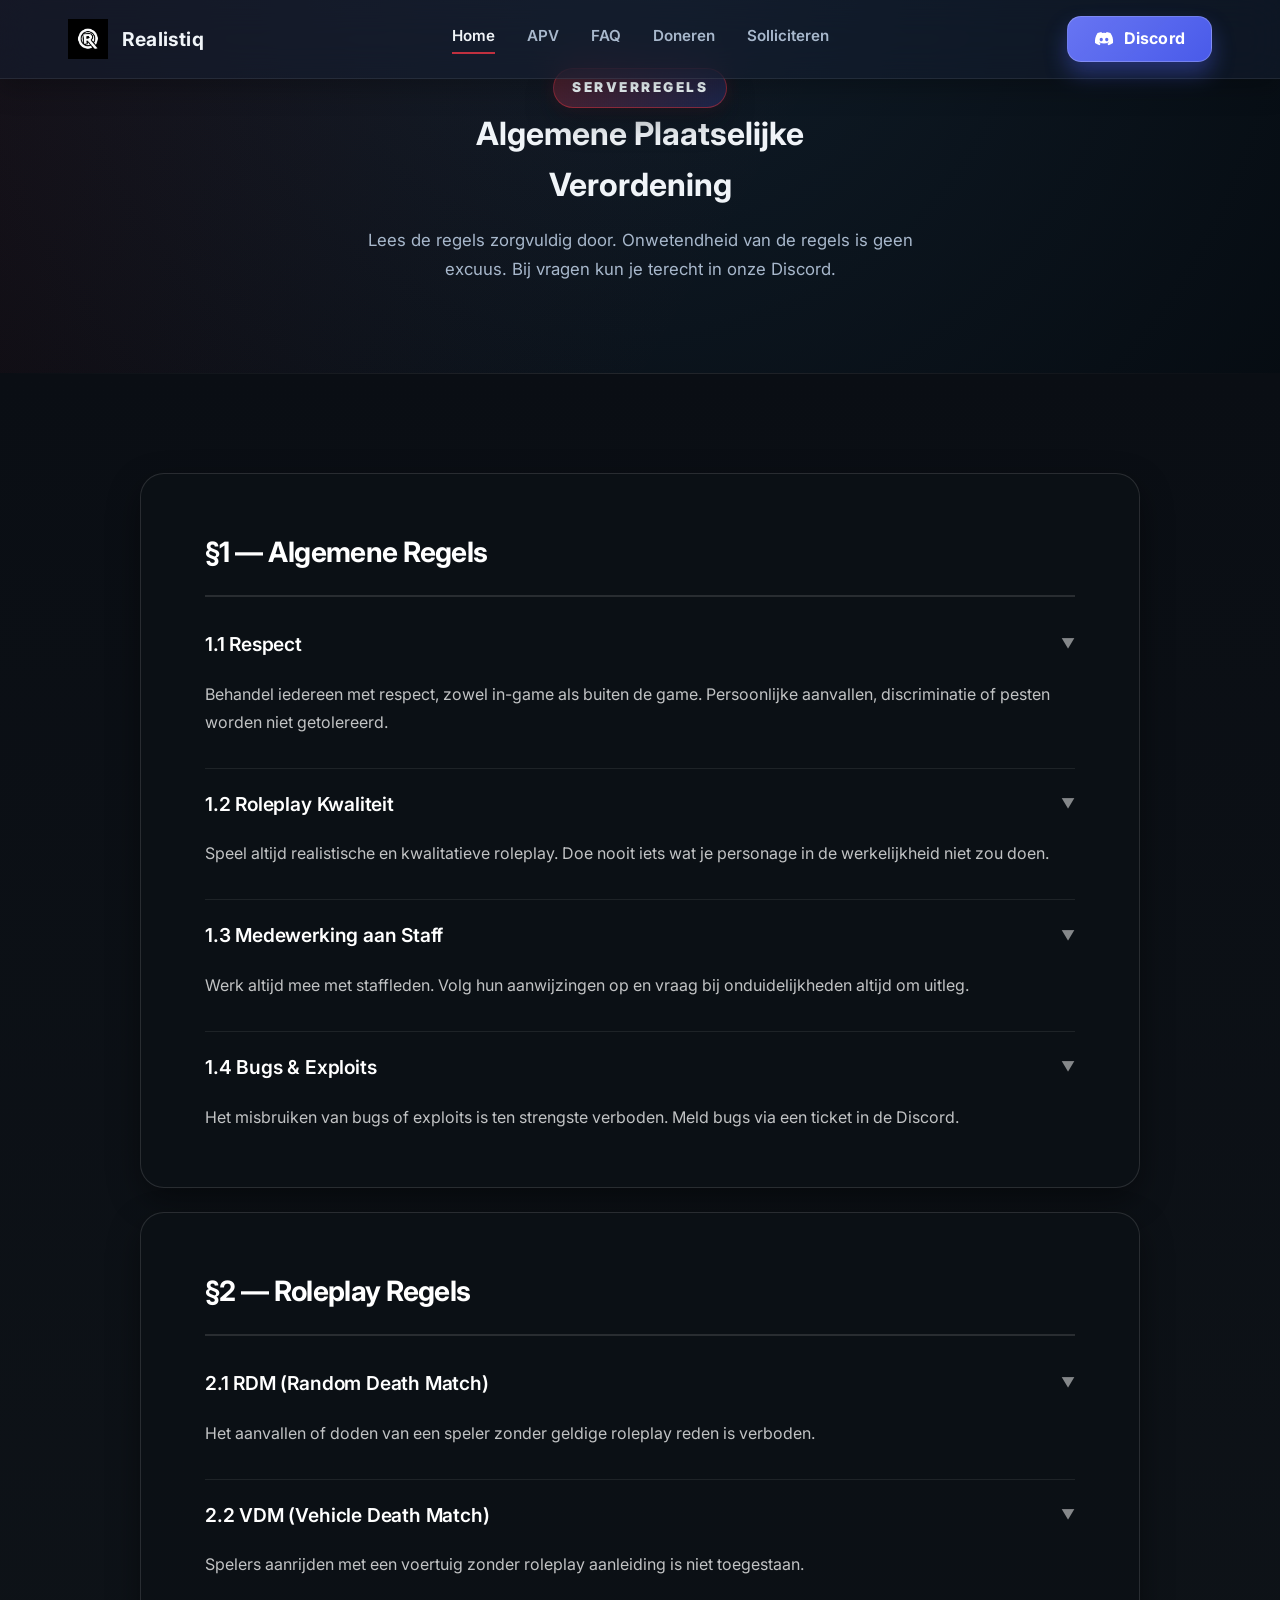
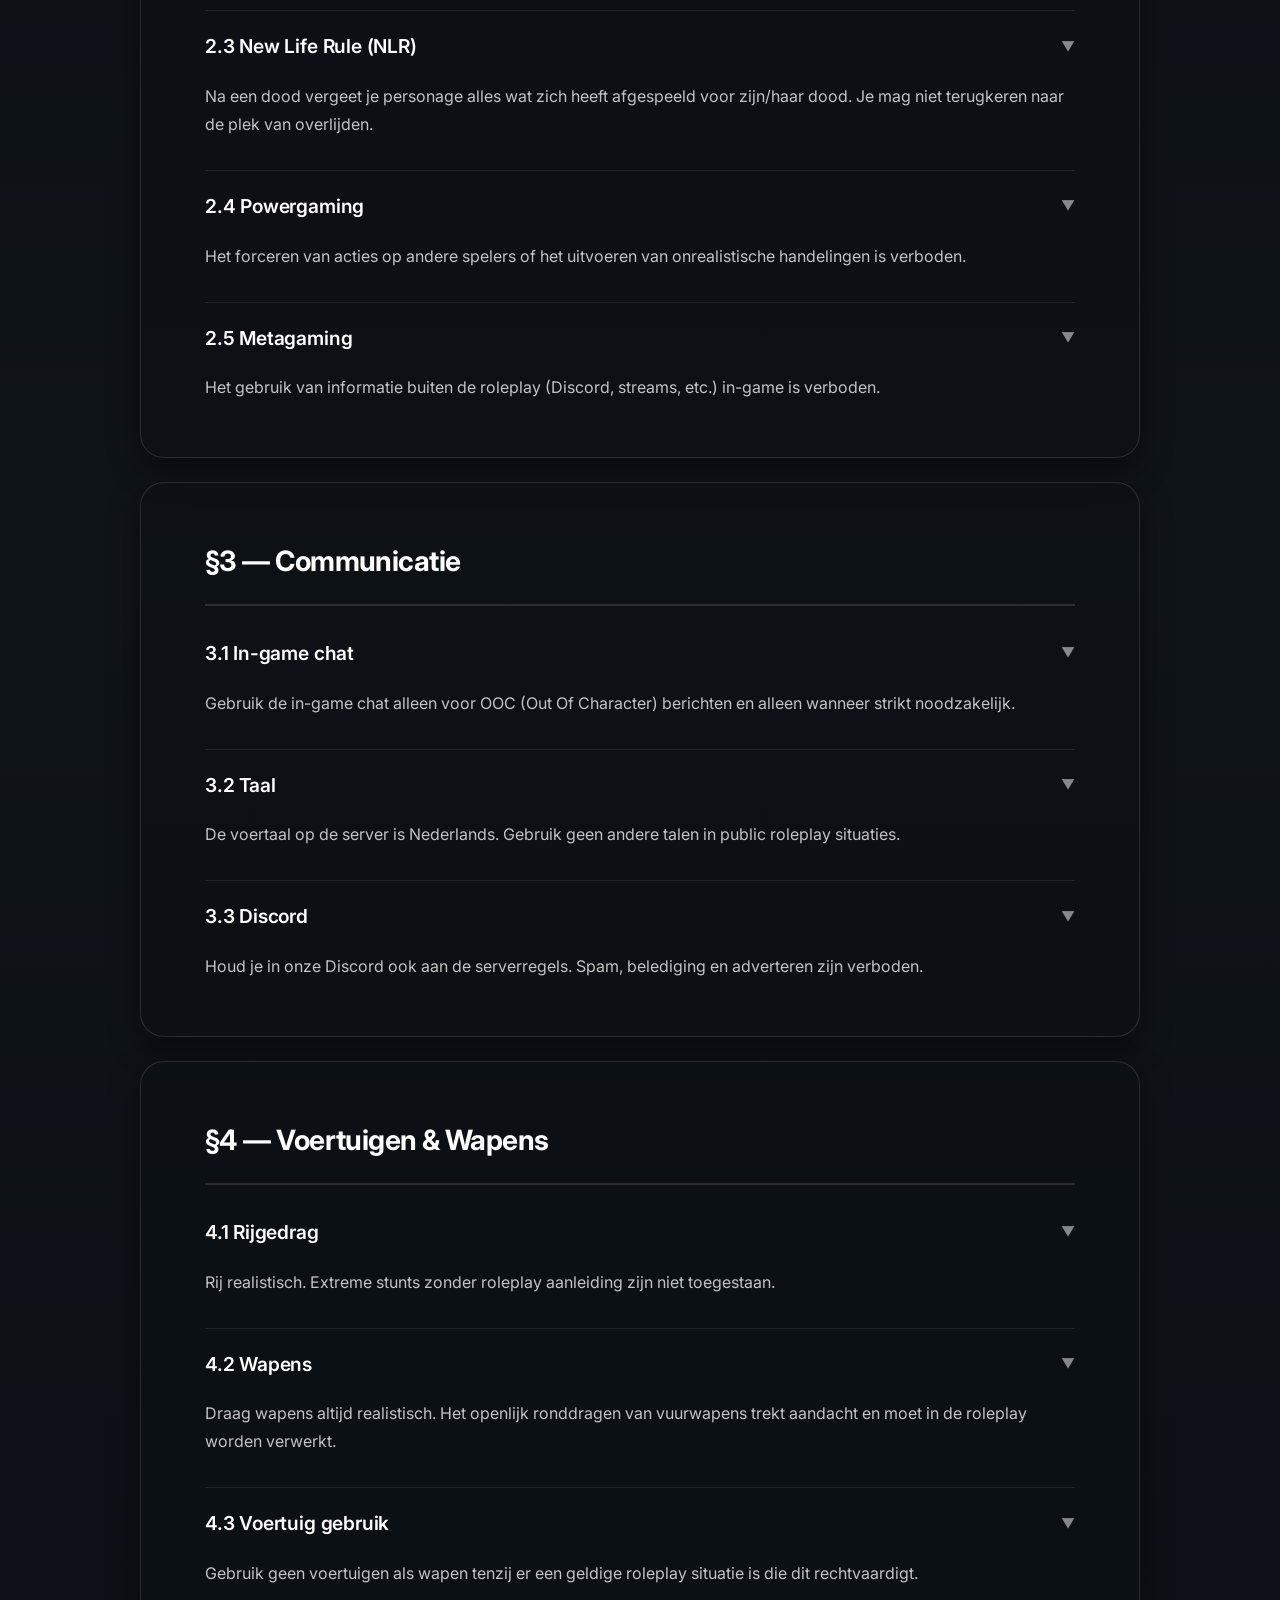
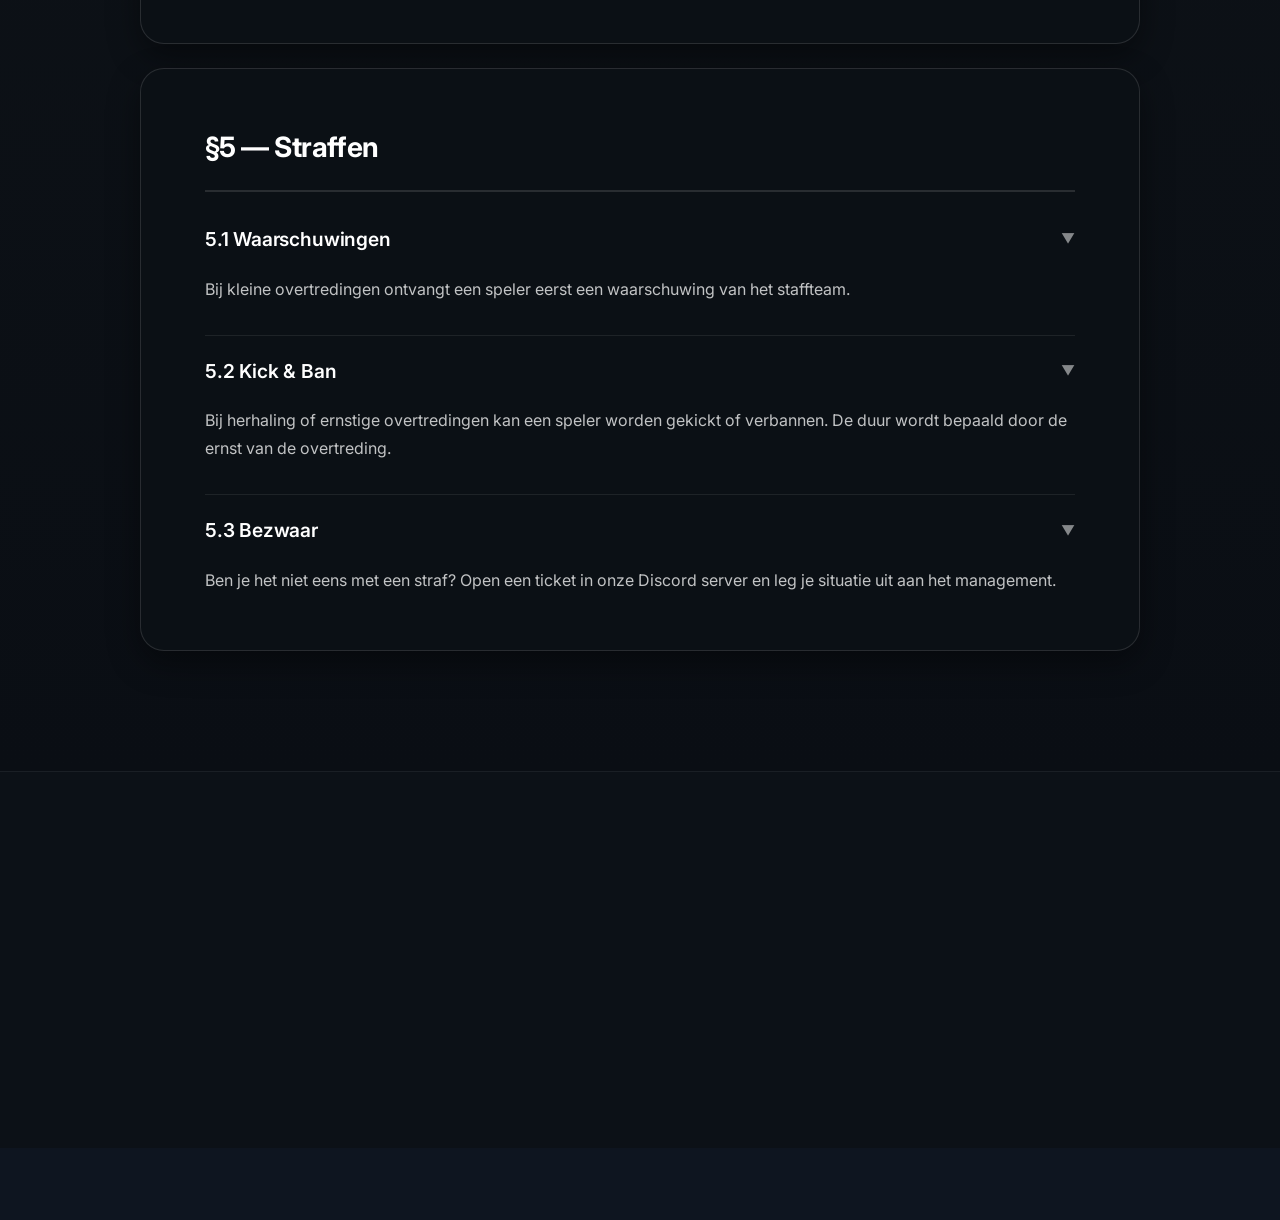
==== commit 35763bc8: "Add files via upload" ====
--- a/apv.html
+++ b/apv.html
@@ -17,191 +17,107 @@
             <div class="page-hero-content">
                 <p class="eyebrow">SERVERREGELS</p>
                 <h1>Algemene Plaatselijke<br>Verordening</h1>
-                <p style="color: var(--muted); max-width: 600px; margin: 16px auto 0; font-size: 1.05rem; line-height: 1.7;">
+                <p style="color:var(--muted);max-width:600px;margin:16px auto 0;font-size:1.05rem;line-height:1.7;">
                     Lees de regels zorgvuldig door. Onwetendheid van de regels is geen excuus.
                     Bij vragen kun je terecht in onze Discord.
                 </p>
             </div>
         </div>
 
-        <section class="rules-section">
-            <div class="rules-wrapper">
+        <section class="rules-articles">
+            <div class="rules-articles-grid">
 
-                <article class="rules-article">
-                    <button class="article-toggle">
-                        <span class="article-toggle-num">§1</span>
-                        <span class="article-toggle-title">Algemene Regels</span>
-                        <svg class="article-toggle-icon" viewBox="0 0 24 24" fill="none" stroke="currentColor" stroke-width="2.5"><polyline points="6 9 12 15 18 9"/></svg>
-                    </button>
+                <div class="rules-article">
+                    <h3>§1 — Algemene Regels</h3>
+                    <h4>1.1 Respect</h4>
                     <div class="article-content">
-                        <div class="rule-item">
-                            <span class="rule-num">1.1</span>
-                            <div class="rule-text">
-                                <strong>Respect</strong>
-                                <p>Behandel iedereen met respect, zowel in-game als buiten de game. Persoonlijke aanvallen, discriminatie of pesten worden niet getolereerd.</p>
-                            </div>
-                        </div>
-                        <div class="rule-item">
-                            <span class="rule-num">1.2</span>
-                            <div class="rule-text">
-                                <strong>Roleplay Kwaliteit</strong>
-                                <p>Speel altijd realistische en kwalitatieve roleplay. Doe nooit iets wat je personage in de werkelijkheid niet zou doen.</p>
-                            </div>
-                        </div>
-                        <div class="rule-item">
-                            <span class="rule-num">1.3</span>
-                            <div class="rule-text">
-                                <strong>Medewerking aan Staff</strong>
-                                <p>Werk altijd mee met staffleden. Volg hun aanwijzingen op en vraag bij onduidelijkheden altijd om uitleg.</p>
-                            </div>
-                        </div>
-                        <div class="rule-item">
-                            <span class="rule-num">1.4</span>
-                            <div class="rule-text">
-                                <strong>Bugs & Exploits</strong>
-                                <p>Het misbruiken van bugs of exploits is ten strengste verboden. Meld bugs via een ticket in de Discord.</p>
-                            </div>
-                        </div>
+                        <p>Behandel iedereen met respect, zowel in-game als buiten de game. Persoonlijke aanvallen, discriminatie of pesten worden niet getolereerd.</p>
                     </div>
-                </article>
+                    <h4>1.2 Roleplay Kwaliteit</h4>
+                    <div class="article-content">
+                        <p>Speel altijd realistische en kwalitatieve roleplay. Doe nooit iets wat je personage in de werkelijkheid niet zou doen.</p>
+                    </div>
+                    <h4>1.3 Medewerking aan Staff</h4>
+                    <div class="article-content">
+                        <p>Werk altijd mee met staffleden. Volg hun aanwijzingen op en vraag bij onduidelijkheden altijd om uitleg.</p>
+                    </div>
+                    <h4>1.4 Bugs & Exploits</h4>
+                    <div class="article-content">
+                        <p>Het misbruiken van bugs of exploits is ten strengste verboden. Meld bugs via een ticket in de Discord.</p>
+                    </div>
+                </div>
 
-                <article class="rules-article">
-                    <button class="article-toggle">
-                        <span class="article-toggle-num">§2</span>
-                        <span class="article-toggle-title">Roleplay Regels</span>
-                        <svg class="article-toggle-icon" viewBox="0 0 24 24" fill="none" stroke="currentColor" stroke-width="2.5"><polyline points="6 9 12 15 18 9"/></svg>
-                    </button>
+                <div class="rules-article">
+                    <h3>§2 — Roleplay Regels</h3>
+                    <h4>2.1 RDM (Random Death Match)</h4>
                     <div class="article-content">
-                        <div class="rule-item">
-                            <span class="rule-num">2.1</span>
-                            <div class="rule-text">
-                                <strong>RDM (Random Death Match)</strong>
-                                <p>Het aanvallen of doden van een speler zonder geldige roleplay reden is verboden.</p>
-                            </div>
-                        </div>
-                        <div class="rule-item">
-                            <span class="rule-num">2.2</span>
-                            <div class="rule-text">
-                                <strong>VDM (Vehicle Death Match)</strong>
-                                <p>Spelers aanrijden met een voertuig zonder roleplay aanleiding is niet toegestaan.</p>
-                            </div>
-                        </div>
-                        <div class="rule-item">
-                            <span class="rule-num">2.3</span>
-                            <div class="rule-text">
-                                <strong>New Life Rule (NLR)</strong>
-                                <p>Na een dood vergeet je personage alles wat zich heeft afgespeeld voor zijn/haar dood. Je mag niet terugkeren naar de plek van overlijden.</p>
-                            </div>
-                        </div>
-                        <div class="rule-item">
-                            <span class="rule-num">2.4</span>
-                            <div class="rule-text">
-                                <strong>Powergaming</strong>
-                                <p>Het forceren van acties op andere spelers of het uitvoeren van onrealistische handelingen is verboden.</p>
-                            </div>
-                        </div>
-                        <div class="rule-item">
-                            <span class="rule-num">2.5</span>
-                            <div class="rule-text">
-                                <strong>Metagaming</strong>
-                                <p>Het gebruik van informatie buiten de roleplay (Discord, streams, etc.) in-game is verboden.</p>
-                            </div>
-                        </div>
+                        <p>Het aanvallen of doden van een speler zonder geldige roleplay reden is verboden.</p>
                     </div>
-                </article>
+                    <h4>2.2 VDM (Vehicle Death Match)</h4>
+                    <div class="article-content">
+                        <p>Spelers aanrijden met een voertuig zonder roleplay aanleiding is niet toegestaan.</p>
+                    </div>
+                    <h4>2.3 New Life Rule (NLR)</h4>
+                    <div class="article-content">
+                        <p>Na een dood vergeet je personage alles wat zich heeft afgespeeld voor zijn/haar dood. Je mag niet terugkeren naar de plek van overlijden.</p>
+                    </div>
+                    <h4>2.4 Powergaming</h4>
+                    <div class="article-content">
+                        <p>Het forceren van acties op andere spelers of het uitvoeren van onrealistische handelingen is verboden.</p>
+                    </div>
+                    <h4>2.5 Metagaming</h4>
+                    <div class="article-content">
+                        <p>Het gebruik van informatie buiten de roleplay (Discord, streams, etc.) in-game is verboden.</p>
+                    </div>
+                </div>
 
-                <article class="rules-article">
-                    <button class="article-toggle">
-                        <span class="article-toggle-num">§3</span>
-                        <span class="article-toggle-title">Communicatie</span>
-                        <svg class="article-toggle-icon" viewBox="0 0 24 24" fill="none" stroke="currentColor" stroke-width="2.5"><polyline points="6 9 12 15 18 9"/></svg>
-                    </button>
+                <div class="rules-article">
+                    <h3>§3 — Communicatie</h3>
+                    <h4>3.1 In-game chat</h4>
                     <div class="article-content">
-                        <div class="rule-item">
-                            <span class="rule-num">3.1</span>
-                            <div class="rule-text">
-                                <strong>In-game chat</strong>
-                                <p>Gebruik de in-game chat alleen voor OOC (Out Of Character) berichten en alleen wanneer strikt noodzakelijk.</p>
-                            </div>
-                        </div>
-                        <div class="rule-item">
-                            <span class="rule-num">3.2</span>
-                            <div class="rule-text">
-                                <strong>Taal</strong>
-                                <p>De voertaal op de server is Nederlands. Gebruik geen andere talen in public roleplay situaties.</p>
-                            </div>
-                        </div>
-                        <div class="rule-item">
-                            <span class="rule-num">3.3</span>
-                            <div class="rule-text">
-                                <strong>Discord</strong>
-                                <p>Houd je in onze Discord ook aan de serverregels. Spam, belediging en adverteren zijn verboden.</p>
-                            </div>
-                        </div>
+                        <p>Gebruik de in-game chat alleen voor OOC (Out Of Character) berichten en alleen wanneer strikt noodzakelijk.</p>
                     </div>
-                </article>
+                    <h4>3.2 Taal</h4>
+                    <div class="article-content">
+                        <p>De voertaal op de server is Nederlands. Gebruik geen andere talen in public roleplay situaties.</p>
+                    </div>
+                    <h4>3.3 Discord</h4>
+                    <div class="article-content">
+                        <p>Houd je in onze Discord ook aan de serverregels. Spam, belediging en adverteren zijn verboden.</p>
+                    </div>
+                </div>
 
-                <article class="rules-article">
-                    <button class="article-toggle">
-                        <span class="article-toggle-num">§4</span>
-                        <span class="article-toggle-title">Voertuigen & Wapens</span>
-                        <svg class="article-toggle-icon" viewBox="0 0 24 24" fill="none" stroke="currentColor" stroke-width="2.5"><polyline points="6 9 12 15 18 9"/></svg>
-                    </button>
+                <div class="rules-article">
+                    <h3>§4 — Voertuigen & Wapens</h3>
+                    <h4>4.1 Rijgedrag</h4>
                     <div class="article-content">
-                        <div class="rule-item">
-                            <span class="rule-num">4.1</span>
-                            <div class="rule-text">
-                                <strong>Rijgedrag</strong>
-                                <p>Rij realistisch. Extreme stunts zonder roleplay aanleiding zijn niet toegestaan.</p>
-                            </div>
-                        </div>
-                        <div class="rule-item">
-                            <span class="rule-num">4.2</span>
-                            <div class="rule-text">
-                                <strong>Wapens</strong>
-                                <p>Draag wapens altijd realistisch. Het openlijk ronddragen van vuurwapens trekt aandacht en moet in de roleplay worden verwerkt.</p>
-                            </div>
-                        </div>
-                        <div class="rule-item">
-                            <span class="rule-num">4.3</span>
-                            <div class="rule-text">
-                                <strong>Voertuig gebruik</strong>
-                                <p>Gebruik geen voertuigen als wapen tenzij er een geldige roleplay situatie is die dit rechtvaardigt.</p>
-                            </div>
-                        </div>
+                        <p>Rij realistisch. Extreme stunts zonder roleplay aanleiding zijn niet toegestaan.</p>
                     </div>
-                </article>
+                    <h4>4.2 Wapens</h4>
+                    <div class="article-content">
+                        <p>Draag wapens altijd realistisch. Het openlijk ronddragen van vuurwapens trekt aandacht en moet in de roleplay worden verwerkt.</p>
+                    </div>
+                    <h4>4.3 Voertuig gebruik</h4>
+                    <div class="article-content">
+                        <p>Gebruik geen voertuigen als wapen tenzij er een geldige roleplay situatie is die dit rechtvaardigt.</p>
+                    </div>
+                </div>
 
-                <article class="rules-article">
-                    <button class="article-toggle">
-                        <span class="article-toggle-num">§5</span>
-                        <span class="article-toggle-title">Straffen</span>
-                        <svg class="article-toggle-icon" viewBox="0 0 24 24" fill="none" stroke="currentColor" stroke-width="2.5"><polyline points="6 9 12 15 18 9"/></svg>
-                    </button>
+                <div class="rules-article">
+                    <h3>§5 — Straffen</h3>
+                    <h4>5.1 Waarschuwingen</h4>
                     <div class="article-content">
-                        <div class="rule-item">
-                            <span class="rule-num">5.1</span>
-                            <div class="rule-text">
-                                <strong>Waarschuwingen</strong>
-                                <p>Bij kleine overtredingen ontvangt een speler eerst een waarschuwing van het staffteam.</p>
-                            </div>
-                        </div>
-                        <div class="rule-item">
-                            <span class="rule-num">5.2</span>
-                            <div class="rule-text">
-                                <strong>Kick & Ban</strong>
-                                <p>Bij herhaling of ernstige overtredingen kan een speler worden gekickt of verbannen. De duur wordt bepaald door de ernst van de overtreding.</p>
-                            </div>
-                        </div>
-                        <div class="rule-item">
-                            <span class="rule-num">5.3</span>
-                            <div class="rule-text">
-                                <strong>Bezwaar</strong>
-                                <p>Ben je het niet eens met een straf? Open een ticket in onze Discord server en leg je situatie uit aan het management.</p>
-                            </div>
-                        </div>
+                        <p>Bij kleine overtredingen ontvangt een speler eerst een waarschuwing van het staffteam.</p>
                     </div>
-                </article>
+                    <h4>5.2 Kick & Ban</h4>
+                    <div class="article-content">
+                        <p>Bij herhaling of ernstige overtredingen kan een speler worden gekickt of verbannen. De duur wordt bepaald door de ernst van de overtreding.</p>
+                    </div>
+                    <h4>5.3 Bezwaar</h4>
+                    <div class="article-content">
+                        <p>Ben je het niet eens met een straf? Open een ticket in onze Discord server en leg je situatie uit aan het management.</p>
+                    </div>
+                </div>
 
             </div>
         </section>
@@ -212,15 +128,13 @@
             <div class="footer-grid">
                 <div class="footer-brand">
                     <a class="logo" href="/">
-                        <span class="logo-mark">
-                            <img src="images/rqlogo.png" alt="Realistiq" loading="lazy" decoding="async">
-                        </span>
+                        <span class="logo-mark"><img src="images/rqlogo.png" alt="Realistiq" loading="lazy" decoding="async"></span>
                         <span class="logo-text">Realistiq</span>
                     </a>
                     <p class="footer-brand-desc">De beste FiveM roleplay ervaring van Nederland.</p>
                     <div class="footer-socials">
                         <a href="https://discord.gg/realistiq" target="_blank" rel="noreferrer" aria-label="Discord">
-                            <svg viewBox="0 0 24 24" aria-hidden="true"><path fill="currentColor" d="M19.73 4.87A18.7 18.7 0 0 0 15.1 3.5a13 13 0 0 0-.64 1.3 17.5 17.5 0 0 0-4.92 0c-.19-.45-.41-.88-.64-1.3A18.6 18.6 0 0 0 4.27 4.87C1.6 8.9.88 12.83 1.23 16.7a18.6 18.6 0 0 0 5.53 2.8c.45-.62.85-1.27 1.2-1.95a12 12 0 0 1-1.9-.93c.16-.12.32-.24.47-.36a13.7 13.7 0 0 0 11 0c.16.12.32.24.47.36-.62.37-1.26.69-1.9.93.35.68.75 1.33 1.2 1.95a18.6 18.6 0 0 0 5.53-2.8c.48-4.48-.7-8.38-3.13-11.83ZM8.7 14.6c-1.04 0-1.9-.96-1.9-2.12 0-1.16.83-2.12 1.9-2.12 1.06 0 1.91.96 1.9 2.12 0 1.16-.84 2.12-1.9 2.12Zm6.6 0c-1.04 0-1.9-.96-1.9-2.12 0-1.16.83-2.12 1.9-2.12 1.06 0 1.91.96 1.9 2.12 0 1.16-.84 2.12-1.9 2.12Z"></path></svg>
+                            <svg viewBox="0 0 24 24"><path fill="currentColor" d="M19.73 4.87A18.7 18.7 0 0 0 15.1 3.5a13 13 0 0 0-.64 1.3 17.5 17.5 0 0 0-4.92 0c-.19-.45-.41-.88-.64-1.3A18.6 18.6 0 0 0 4.27 4.87C1.6 8.9.88 12.83 1.23 16.7a18.6 18.6 0 0 0 5.53 2.8c.45-.62.85-1.27 1.2-1.95a12 12 0 0 1-1.9-.93c.16-.12.32-.24.47-.36a13.7 13.7 0 0 0 11 0c.16.12.32.24.47.36-.62.37-1.26.69-1.9.93.35.68.75 1.33 1.2 1.95a18.6 18.6 0 0 0 5.53-2.8c.48-4.48-.7-8.38-3.13-11.83ZM8.7 14.6c-1.04 0-1.9-.96-1.9-2.12 0-1.16.83-2.12 1.9-2.12 1.06 0 1.91.96 1.9 2.12 0 1.16-.84 2.12-1.9 2.12Zm6.6 0c-1.04 0-1.9-.96-1.9-2.12 0-1.16.83-2.12 1.9-2.12 1.06 0 1.91.96 1.9 2.12 0 1.16-.84 2.12-1.9 2.12Z"/></svg>
                         </a>
                     </div>
                 </div>
@@ -255,5 +169,16 @@
     </footer>
 
     <script src="js/script.js" defer></script>
+    <script>
+        // Toggle article sections on h4 click
+        document.querySelectorAll('.rules-article h4').forEach(h4 => {
+            h4.addEventListener('click', () => {
+                const content = h4.nextElementSibling;
+                if (!content || !content.classList.contains('article-content')) return;
+                h4.classList.toggle('collapsed');
+                content.classList.toggle('collapsed');
+            });
+        });
+    </script>
 </body>
 </html>
